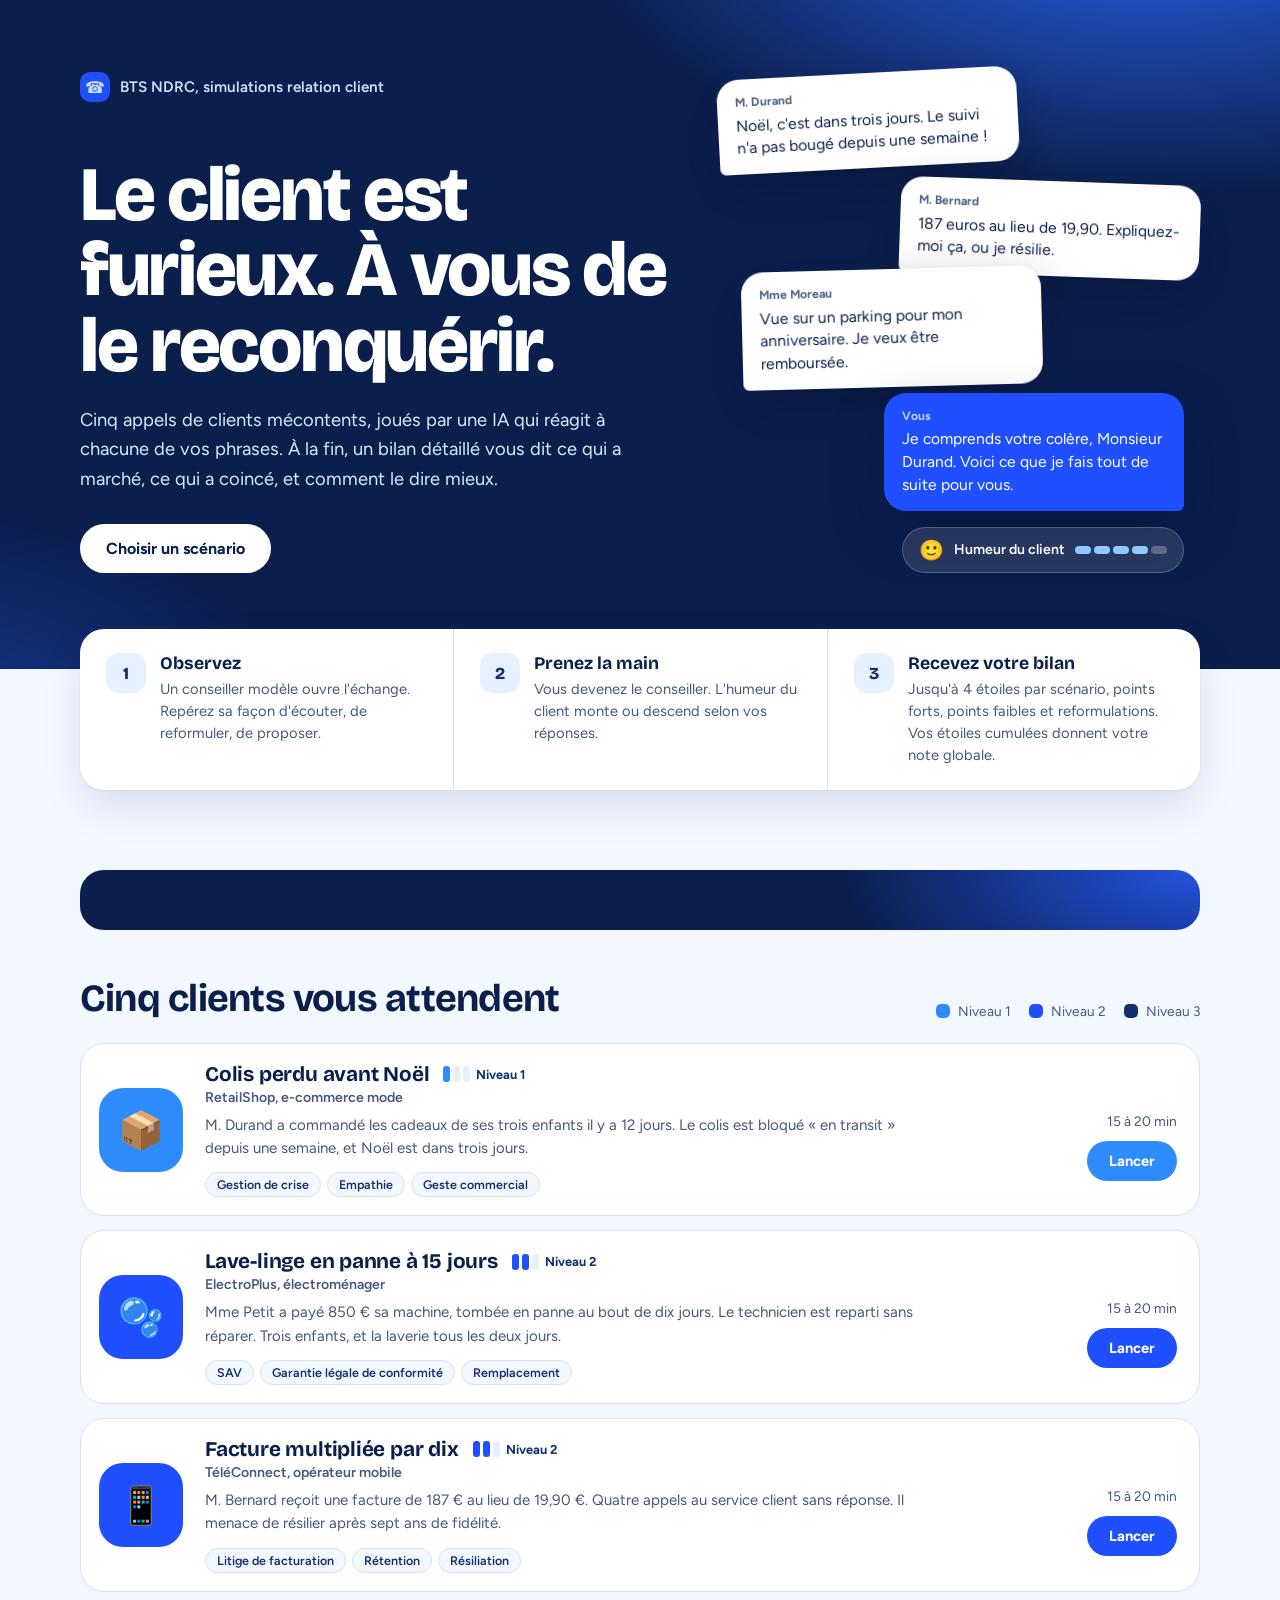
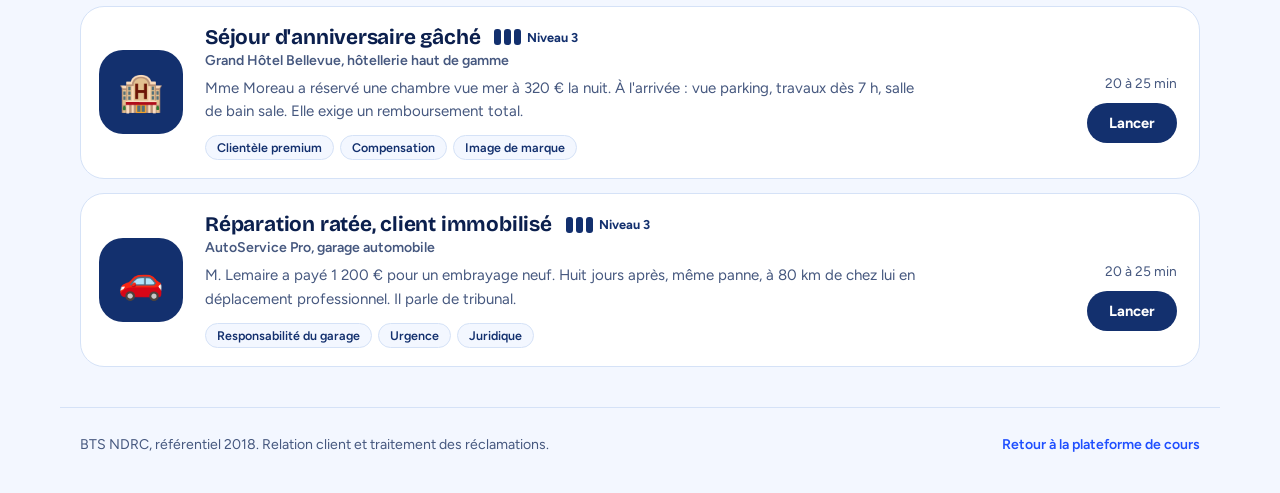
==== simulations/index.html @ 01ff8364 "Correction IA des cas pratiques, bilans relisibles et grille axée sur la précision - cas-ia.js : les" ====
<!DOCTYPE html>
<html lang="fr">
<head>
<meta charset="UTF-8">
<meta name="viewport" content="width=device-width, initial-scale=1.0">
<title>Simulations relation client — BTS NDRC</title>
<link rel="preconnect" href="https://fonts.googleapis.com">
<link rel="preconnect" href="https://fonts.gstatic.com" crossorigin>
<link href="https://fonts.googleapis.com/css2?family=Bricolage+Grotesque:opsz,wght@12..96,600;12..96,700;12..96,800&family=Figtree:wght@400;500;600;700&display=swap" rel="stylesheet">
<style>
:root{
  --abyss:#0B1F4D; --navy:#13306E; --cobalt:#1F4FFF; --azure:#2F8CFF;
  --sky:#CFE4FF; --ice:#E6F0FF; --mist:#F3F7FF; --white:#FFFFFF;
  --ink:#0B1F4D; --ink-2:#46587F; --line:#D5E2F7;
  --display:"Bricolage Grotesque",system-ui,sans-serif;
  --body:"Figtree",system-ui,sans-serif;
}
*{box-sizing:border-box;margin:0;padding:0}
body{font-family:var(--body);color:var(--ink);background:var(--mist);-webkit-font-smoothing:antialiased}
:focus-visible{outline:3px solid var(--azure);outline-offset:3px}
a{color:inherit}

/* Hero */
.hero{color:#fff;overflow:hidden;
  background:radial-gradient(1100px 600px at 90% -20%,#2F6BFF 0%,transparent 55%),radial-gradient(800px 500px at -10% 120%,#1A3FA8 0%,transparent 60%),var(--abyss)}
.hero-inner{max-width:1160px;margin:0 auto;padding:clamp(28px,6vw,72px) 20px clamp(48px,8vw,96px);display:grid;grid-template-columns:1.1fr .9fr;gap:48px;align-items:center}
.brand{display:inline-flex;align-items:center;gap:10px;font-weight:600;color:var(--sky);font-size:.95rem;margin-bottom:clamp(28px,5vw,56px)}
.brand-dot{width:30px;height:30px;border-radius:10px;background:var(--cobalt);display:grid;place-items:center;font-size:1rem}
.hero h1{font-family:var(--display);font-weight:800;font-size:clamp(2.6rem,6.4vw,4.8rem);line-height:.98;letter-spacing:-.03em}
.hero p{font-size:clamp(1rem,1.6vw,1.15rem);line-height:1.6;color:#DCEAFF;max-width:46ch;margin:22px 0 30px}
.cta{display:inline-flex;align-items:center;gap:10px;background:var(--white);color:var(--abyss);text-decoration:none;font-weight:700;padding:15px 26px;border-radius:999px;transition:background .15s}
.cta:hover{background:var(--sky)}

/* Collage de bulles */
.collage{position:relative;height:500px}
.bub{position:absolute;max-width:300px;padding:14px 18px;border-radius:22px;font-size:.98rem;line-height:1.45;box-shadow:0 20px 50px rgba(3,10,40,.35);opacity:0;animation:pop .45s ease-out forwards}
.bub small{display:block;font-size:.76rem;font-weight:700;margin-bottom:4px;opacity:.7}
.bub--c{background:var(--white);color:var(--ink);border-bottom-left-radius:6px}
.bub--a{background:var(--cobalt);color:#fff;border-bottom-right-radius:6px}
.b1{top:0;left:0;transform:rotate(-3deg);animation-delay:.1s}
.b2{top:108px;right:0;transform:rotate(2deg);animation-delay:.45s}
.b3{top:196px;left:24px;transform:rotate(-1.5deg);animation-delay:.8s}
.b4{bottom:62px;right:16px;animation-delay:1.15s}
.mood-pill{position:absolute;bottom:0;right:16px;display:flex;align-items:center;gap:10px;background:rgba(255,255,255,.12);backdrop-filter:blur(8px);border:1px solid rgba(255,255,255,.2);padding:10px 16px;border-radius:999px;font-size:.88rem;font-weight:600;opacity:0;animation:pop .45s ease-out 1.5s forwards}
.mood-pill b{font-size:1.25rem}
.mood-pill i{display:inline-flex;gap:3px}
.mood-pill i span{width:16px;height:8px;border-radius:99px;background:rgba(255,255,255,.25)}
.mood-pill i span.on{background:#8FCBFF}
@keyframes pop{from{opacity:0;translate:0 14px}to{opacity:1;translate:0 0}}

/* Déroulé */
.flow{max-width:1160px;margin:-40px auto 0;padding:0 20px;position:relative}
.flow ol{list-style:none;counter-reset:f;display:grid;grid-template-columns:repeat(3,1fr);background:var(--white);border-radius:24px;box-shadow:0 1px 2px rgba(11,31,77,.06),0 18px 40px rgba(11,31,77,.1);overflow:hidden}
.flow li{counter-increment:f;padding:24px 26px;display:grid;grid-template-columns:40px 1fr;gap:14px;border-left:1px solid var(--line)}
.flow li:first-child{border-left:none}
.flow li::before{content:counter(f);width:40px;height:40px;border-radius:13px;background:var(--ice);color:var(--navy);display:grid;place-items:center;font-family:var(--display);font-weight:800;font-size:1.05rem}
.flow strong{font-family:var(--display);font-size:1.1rem;display:block;margin-bottom:4px}
.flow span{font-size:.92rem;line-height:1.5;color:var(--ink-2)}

/* Scénarios */
main{max-width:1160px;margin:0 auto;padding:clamp(48px,7vw,80px) 20px 40px}
.head{display:flex;justify-content:space-between;align-items:end;gap:20px;flex-wrap:wrap;margin-bottom:24px}
.head h2{font-family:var(--display);font-size:clamp(1.8rem,3.4vw,2.4rem);letter-spacing:-.02em;line-height:1.05}
.legend{display:flex;gap:18px;font-size:.86rem;color:var(--ink-2);flex-wrap:wrap}
.legend span{display:inline-flex;align-items:center;gap:8px}
.legend i{width:14px;height:14px;border-radius:5px}

.list{display:flex;flex-direction:column;gap:14px}
.scn{display:grid;grid-template-columns:84px 1fr auto;gap:22px;align-items:center;background:var(--white);border:1px solid var(--line);border-radius:24px;padding:18px 22px 18px 18px;text-decoration:none;color:inherit;transition:border-color .2s,box-shadow .2s}
.scn:hover{border-color:var(--tone);box-shadow:0 14px 34px rgba(11,31,77,.1)}
.scn-tile{width:84px;height:84px;border-radius:24px;background:var(--tone);display:grid;place-items:center;font-size:2.3rem}
.scn-top{display:flex;align-items:center;gap:14px;flex-wrap:wrap;margin-bottom:2px}
.scn h3{font-family:var(--display);font-size:1.3rem;letter-spacing:-.01em}
.lvl{display:inline-flex;align-items:center;gap:6px;font-size:.8rem;font-weight:700;color:var(--navy)}
.lvl i{display:inline-flex;gap:3px}
.lvl i span{width:7px;height:16px;border-radius:3px;background:var(--ice)}
.lvl i span.on{background:var(--tone)}
.scn-co{font-size:.88rem;color:var(--ink-2);font-weight:600;margin-bottom:8px}
.scn-pitch{font-size:.94rem;line-height:1.55;color:var(--ink-2);max-width:72ch}
.chips{list-style:none;display:flex;gap:6px;flex-wrap:wrap;margin-top:12px}
.chips li{font-size:.78rem;font-weight:600;padding:4px 11px;border-radius:999px;background:var(--mist);color:var(--navy);border:1px solid var(--line)}
.scn-side{display:flex;flex-direction:column;align-items:flex-end;gap:12px;min-width:120px}
.scn-time{font-size:.86rem;color:var(--ink-2);white-space:nowrap}
.go{background:var(--tone);color:#fff;font-weight:700;font-size:.92rem;padding:11px 22px;border-radius:999px;white-space:nowrap}

footer{max-width:1160px;margin:0 auto;padding:28px 20px 40px;border-top:1px solid var(--line);display:flex;justify-content:space-between;gap:16px;flex-wrap:wrap;font-size:.88rem;color:var(--ink-2)}
footer a{color:var(--cobalt);font-weight:600;text-decoration:none}
footer a:hover{text-decoration:underline}

/* Étoiles et progression */
.star{width:22px;height:22px;fill:var(--ice);stroke:var(--line);stroke-width:1;stroke-linejoin:round}
.star--on{fill:#F7B731;stroke:#E59A00}
.scn-stars{display:flex;gap:2px;min-height:22px}
.progress-panel{display:grid;grid-template-columns:1fr auto;gap:20px 28px;align-items:center;background:var(--abyss);color:#fff;border-radius:24px;padding:clamp(20px,3vw,30px);margin-bottom:clamp(32px,5vw,48px);
  background-image:radial-gradient(600px 260px at 100% 0%,#2453E0 0%,transparent 60%)}
.progress-panel h2{font-family:var(--display);font-size:clamp(1.3rem,2.6vw,1.7rem);letter-spacing:-.01em;line-height:1.15;margin-bottom:6px}
.progress-panel p{color:#DCEAFF;line-height:1.55;max-width:60ch}
.progress-panel p b{color:#fff}
.pp-total{text-align:center;background:rgba(255,255,255,.08);border:1px solid rgba(255,255,255,.16);border-radius:20px;padding:14px 24px}
.pp-total strong{display:block;font-family:var(--display);font-size:3rem;line-height:1;color:#F7B731;font-weight:800}
.pp-total span{font-size:.82rem;color:var(--sky)}
.pp-track{grid-column:1/-1;display:grid;grid-template-columns:repeat(5,1fr);gap:10px}
.pp-track div{background:rgba(255,255,255,.07);border-radius:14px;padding:10px 12px;display:flex;flex-direction:column;gap:6px;font-size:.8rem;color:var(--sky)}
.pp-track .star{width:18px;height:18px;fill:rgba(255,255,255,.14);stroke:rgba(255,255,255,.25)}
.pp-track .star--on{fill:#F7B731;stroke:#FFE08A}
.pp-track i{display:flex;gap:2px;font-style:normal}
@media (max-width:640px){.progress-panel{grid-template-columns:1fr}.pp-track{grid-template-columns:repeat(5,1fr);gap:6px}.pp-track div{padding:8px 6px;align-items:center}.pp-track .star{width:12px;height:12px}}

/* Mes bilans */
.my-bilans{margin:-20px 0 clamp(32px,5vw,48px);background:var(--white);border:1px solid var(--line);border-radius:24px;padding:clamp(18px,3vw,26px)}
.my-bilans h2{font-family:var(--display);font-size:1.3rem;letter-spacing:-.01em;margin-bottom:4px}
.my-bilans > p{color:var(--ink-2);font-size:.92rem;margin-bottom:14px}
.mb-list{list-style:none;display:flex;flex-direction:column;gap:8px}
.mb-list a{display:grid;grid-template-columns:1fr auto auto;gap:16px;align-items:center;padding:12px 16px;border-radius:14px;background:var(--mist);text-decoration:none;color:inherit;border:1px solid transparent}
.mb-list a:hover{border-color:var(--cobalt)}
.mb-list strong{font-family:var(--display);font-size:1rem;display:block}
.mb-list small{color:var(--ink-2);font-size:.84rem}
.mb-list .scn-stars{min-height:0}
.mb-open{font-weight:700;font-size:.88rem;color:var(--cobalt);white-space:nowrap}
.mb-more{margin-top:10px;background:none;border:none;color:var(--cobalt);font:inherit;font-weight:700;cursor:pointer;padding:6px 0}
@media (max-width:560px){.mb-list a{grid-template-columns:1fr auto}.mb-open{display:none}}

@media (max-width:900px){
  .hero-inner{grid-template-columns:1fr}
  .collage{height:440px;max-width:440px}
  .flow ol{grid-template-columns:1fr}
  .flow li{border-left:none;border-top:1px solid var(--line)}
  .flow li:first-child{border-top:none}
}
@media (max-width:640px){
  .scn{grid-template-columns:64px 1fr;padding:16px}
  .scn-tile{width:64px;height:64px;border-radius:18px;font-size:1.8rem}
  .scn-side{grid-column:1/-1;flex-direction:row;justify-content:space-between;align-items:center}
  .bub{max-width:250px;font-size:.92rem}
}
@media (prefers-reduced-motion:reduce){
  .bub,.mood-pill{animation:none;opacity:1}
  .scn,.cta{transition:none}
}
</style>
</head>
<body>

<header class="hero">
  <div class="hero-inner">
    <div>
      <div class="brand"><span class="brand-dot" aria-hidden="true">☎</span>BTS NDRC, simulations relation client</div>
      <h1>Le client est furieux. À vous de le reconquérir.</h1>
      <p>Cinq appels de clients mécontents, joués par une IA qui réagit à chacune de vos phrases. À la fin, un bilan détaillé vous dit ce qui a marché, ce qui a coincé, et comment le dire mieux.</p>
      <a class="cta" href="#scenarios">Choisir un scénario</a>
    </div>
    <div class="collage" aria-hidden="true">
      <div class="bub bub--c b1"><small>M. Durand</small>Noël, c'est dans trois jours. Le suivi n'a pas bougé depuis une semaine !</div>
      <div class="bub bub--c b2"><small>M. Bernard</small>187 euros au lieu de 19,90. Expliquez-moi ça, ou je résilie.</div>
      <div class="bub bub--c b3"><small>Mme Moreau</small>Vue sur un parking pour mon anniversaire. Je veux être remboursée.</div>
      <div class="bub bub--a b4"><small>Vous</small>Je comprends votre colère, Monsieur Durand. Voici ce que je fais tout de suite pour vous.</div>
      <div class="mood-pill"><b>🙂</b>Humeur du client <i><span class="on"></span><span class="on"></span><span class="on"></span><span class="on"></span><span></span></i></div>
    </div>
  </div>
</header>

<section class="flow" aria-label="Déroulement d'une simulation">
  <ol>
    <li><div><strong>Observez</strong><span>Un conseiller modèle ouvre l'échange. Repérez sa façon d'écouter, de reformuler, de proposer.</span></div></li>
    <li><div><strong>Prenez la main</strong><span>Vous devenez le conseiller. L'humeur du client monte ou descend selon vos réponses.</span></div></li>
    <li><div><strong>Recevez votre bilan</strong><span>Jusqu'à 4 étoiles par scénario, points forts, points faibles et reformulations. Vos étoiles cumulées donnent votre note globale.</span></div></li>
  </ol>
</section>

<main id="scenarios">
  <section class="progress-panel" id="progress" hidden aria-live="polite"></section>
  <section class="my-bilans" id="mes-bilans" hidden></section>
  <div class="head">
    <h2>Cinq clients vous attendent</h2>
    <div class="legend" aria-label="Plus le bleu est profond, plus le scénario est difficile">
      <span><i style="background:#2F8CFF"></i>Niveau 1</span>
      <span><i style="background:#1F4FFF"></i>Niveau 2</span>
      <span><i style="background:#13306E"></i>Niveau 3</span>
    </div>
  </div>

  <div class="list">
    <a class="scn" href="chatbot-s1.html" style="--tone:#2F8CFF">
      <div class="scn-tile" aria-hidden="true">📦</div>
      <div>
        <div class="scn-top"><h3>Colis perdu avant Noël</h3><span class="lvl"><i><span class="on"></span><span></span><span></span></i>Niveau 1</span></div>
        <p class="scn-co">RetailShop, e-commerce mode</p>
        <p class="scn-pitch">M. Durand a commandé les cadeaux de ses trois enfants il y a 12 jours. Le colis est bloqué « en transit » depuis une semaine, et Noël est dans trois jours.</p>
        <ul class="chips"><li>Gestion de crise</li><li>Empathie</li><li>Geste commercial</li></ul>
      </div>
      <div class="scn-side"><span class="scn-stars" aria-hidden="true"></span><span class="scn-time">15 à 20 min</span><span class="go">Lancer</span></div>
    </a>

    <a class="scn" href="chatbot-s2.html" style="--tone:#1F4FFF">
      <div class="scn-tile" aria-hidden="true">🫧</div>
      <div>
        <div class="scn-top"><h3>Lave-linge en panne à 15 jours</h3><span class="lvl"><i><span class="on"></span><span class="on"></span><span></span></i>Niveau 2</span></div>
        <p class="scn-co">ElectroPlus, électroménager</p>
        <p class="scn-pitch">Mme Petit a payé 850 € sa machine, tombée en panne au bout de dix jours. Le technicien est reparti sans réparer. Trois enfants, et la laverie tous les deux jours.</p>
        <ul class="chips"><li>SAV</li><li>Garantie légale de conformité</li><li>Remplacement</li></ul>
      </div>
      <div class="scn-side"><span class="scn-stars" aria-hidden="true"></span><span class="scn-time">15 à 20 min</span><span class="go">Lancer</span></div>
    </a>

    <a class="scn" href="chatbot-s3.html" style="--tone:#1F4FFF">
      <div class="scn-tile" aria-hidden="true">📱</div>
      <div>
        <div class="scn-top"><h3>Facture multipliée par dix</h3><span class="lvl"><i><span class="on"></span><span class="on"></span><span></span></i>Niveau 2</span></div>
        <p class="scn-co">TéléConnect, opérateur mobile</p>
        <p class="scn-pitch">M. Bernard reçoit une facture de 187 € au lieu de 19,90 €. Quatre appels au service client sans réponse. Il menace de résilier après sept ans de fidélité.</p>
        <ul class="chips"><li>Litige de facturation</li><li>Rétention</li><li>Résiliation</li></ul>
      </div>
      <div class="scn-side"><span class="scn-stars" aria-hidden="true"></span><span class="scn-time">15 à 20 min</span><span class="go">Lancer</span></div>
    </a>

    <a class="scn" href="chatbot-s4.html" style="--tone:#13306E">
      <div class="scn-tile" aria-hidden="true">🏨</div>
      <div>
        <div class="scn-top"><h3>Séjour d'anniversaire gâché</h3><span class="lvl"><i><span class="on"></span><span class="on"></span><span class="on"></span></i>Niveau 3</span></div>
        <p class="scn-co">Grand Hôtel Bellevue, hôtellerie haut de gamme</p>
        <p class="scn-pitch">Mme Moreau a réservé une chambre vue mer à 320 € la nuit. À l'arrivée : vue parking, travaux dès 7 h, salle de bain sale. Elle exige un remboursement total.</p>
        <ul class="chips"><li>Clientèle premium</li><li>Compensation</li><li>Image de marque</li></ul>
      </div>
      <div class="scn-side"><span class="scn-stars" aria-hidden="true"></span><span class="scn-time">20 à 25 min</span><span class="go">Lancer</span></div>
    </a>

    <a class="scn" href="chatbot-s5.html" style="--tone:#13306E">
      <div class="scn-tile" aria-hidden="true">🚗</div>
      <div>
        <div class="scn-top"><h3>Réparation ratée, client immobilisé</h3><span class="lvl"><i><span class="on"></span><span class="on"></span><span class="on"></span></i>Niveau 3</span></div>
        <p class="scn-co">AutoService Pro, garage automobile</p>
        <p class="scn-pitch">M. Lemaire a payé 1 200 € pour un embrayage neuf. Huit jours après, même panne, à 80 km de chez lui en déplacement professionnel. Il parle de tribunal.</p>
        <ul class="chips"><li>Responsabilité du garage</li><li>Urgence</li><li>Juridique</li></ul>
      </div>
      <div class="scn-side"><span class="scn-stars" aria-hidden="true"></span><span class="scn-time">20 à 25 min</span><span class="go">Lancer</span></div>
    </a>
  </div>
</main>

<footer>
  <span>BTS NDRC, référentiel 2018. Relation client et traitement des réclamations.</span>
  <a href="../index.html">Retour à la plateforme de cours</a>
</footer>

<script>
/* Progression de l'étudiant : étoiles mémorisées dans ce navigateur par les simulations. */
(function () {
  "use strict";
  let who = null, all = {};
  try { who = JSON.parse(localStorage.getItem("ndrc-simulations-etudiant")); all = JSON.parse(localStorage.getItem("ndrc-simulations-etoiles")) || {}; } catch (e) { return; }
  if (!who || !who.prenom) return;
  const label = who.prenom + " " + who.initiale + ".";
  const mine = all[label] || {};
  const star = (on) => '<svg class="star' + (on ? " star--on" : "") + '" viewBox="0 0 24 24"><path d="M12 2.6l2.8 6.1 6.6.7-4.9 4.5 1.4 6.5L12 17.1l-5.9 3.3 1.4-6.5L2.6 9.4l6.6-.7z"/></svg>';
  const row = (n) => [0, 1, 2, 3].map((i) => star(i < n)).join("");
  const esc = (t) => String(t).replace(/[&<>"']/g, (c) => ({ "&": "&amp;", "<": "&lt;", ">": "&gt;", '"': "&quot;", "'": "&#39;" }[c]));

  document.querySelectorAll(".scn").forEach((card) => {
    const m = card.getAttribute("href").match(/chatbot-s(\d)/);
    const n = m && mine["s" + m[1]];
    const slot = card.querySelector(".scn-stars");
    if (n && slot) { slot.innerHTML = row(n); slot.setAttribute("aria-hidden", "false"); slot.setAttribute("aria-label", n + " étoile" + (n > 1 ? "s" : "") + " sur 4"); slot.setAttribute("role", "img"); }
  });

  const done = Object.keys(mine).length;
  const total = Object.values(mine).reduce((a, b) => a + b, 0);
  const el = document.getElementById("progress");
  const names = ["Colis", "Lave-linge", "Facture", "Hôtel", "Garage"];
  el.innerHTML =
    '<div><h2>' + (done ? "Bonjour " + esc(who.prenom) + ", voici vos étoiles" : "Bonjour " + esc(who.prenom) + ", à vous de jouer") + '</h2>' +
    '<p>' + (done === 5
      ? "Les 5 scénarios sont faits : votre note globale est de <b>" + total + "/20</b>. Rejouez un scénario pour décrocher plus d'étoiles : seule votre meilleure tentative compte."
      : "Chaque scénario rapporte jusqu'à 4 étoiles, et seule votre meilleure tentative compte. Une fois les 5 scénarios faits, vos étoiles donnent votre note globale sur 20. " +
        (done ? "Encore " + (5 - done) + " scénario" + (5 - done > 1 ? "s" : "") + " à faire." : "")) + '</p></div>' +
    '<div class="pp-total"><strong>' + total + '</strong><span>étoiles sur 20</span></div>' +
    '<div class="pp-track">' + names.map((nm, i) => '<div>' + nm + '<i>' + row(mine["s" + (i + 1)] || 0) + '</i></div>').join("") + '</div>';
  el.hidden = false;

  // Mes bilans : chaque bilan reste relisible
  let bilans = [];
  try { bilans = (JSON.parse(localStorage.getItem("ndrc-simulations-bilans")) || []).filter((b) => b.who && b.who.prenom + " " + b.who.initiale + "." === label); } catch (e) { bilans = []; }
  if (!bilans.length) return;
  const box = document.getElementById("mes-bilans");
  const item = (b) => {
    const d = new Date(b.date);
    const quand = d.toLocaleDateString("fr-FR", { day: "numeric", month: "long" }) + " à " + d.toLocaleTimeString("fr-FR", { hour: "2-digit", minute: "2-digit" });
    return '<li><a href="' + encodeURI(b.page) + '?bilan=' + encodeURIComponent(b.id) + '"><span><strong>' + esc(b.title) + '</strong><small>' + quand + '</small></span>' +
      '<span class="scn-stars" role="img" aria-label="' + b.stars + ' étoile' + (b.stars > 1 ? "s" : "") + ' sur 4">' + row(b.stars) + '</span><span class="mb-open">Relire</span></a></li>';
  };
  const VISIBLES = 5;
  box.innerHTML = '<h2>Mes bilans</h2><p>Relisez vos analyses, vos points forts et les reformulations proposées, aussi souvent que vous le souhaitez.</p>' +
    '<ul class="mb-list">' + bilans.slice(0, VISIBLES).map(item).join("") + '</ul>' +
    (bilans.length > VISIBLES ? '<button class="mb-more" type="button">Afficher les ' + bilans.length + ' bilans</button>' : "");
  const more = box.querySelector(".mb-more");
  if (more) more.addEventListener("click", () => { box.querySelector(".mb-list").innerHTML = bilans.map(item).join(""); more.remove(); });
  box.hidden = false;
  if (location.hash === "#mes-bilans") box.scrollIntoView();
})();
</script>
</body>
</html>
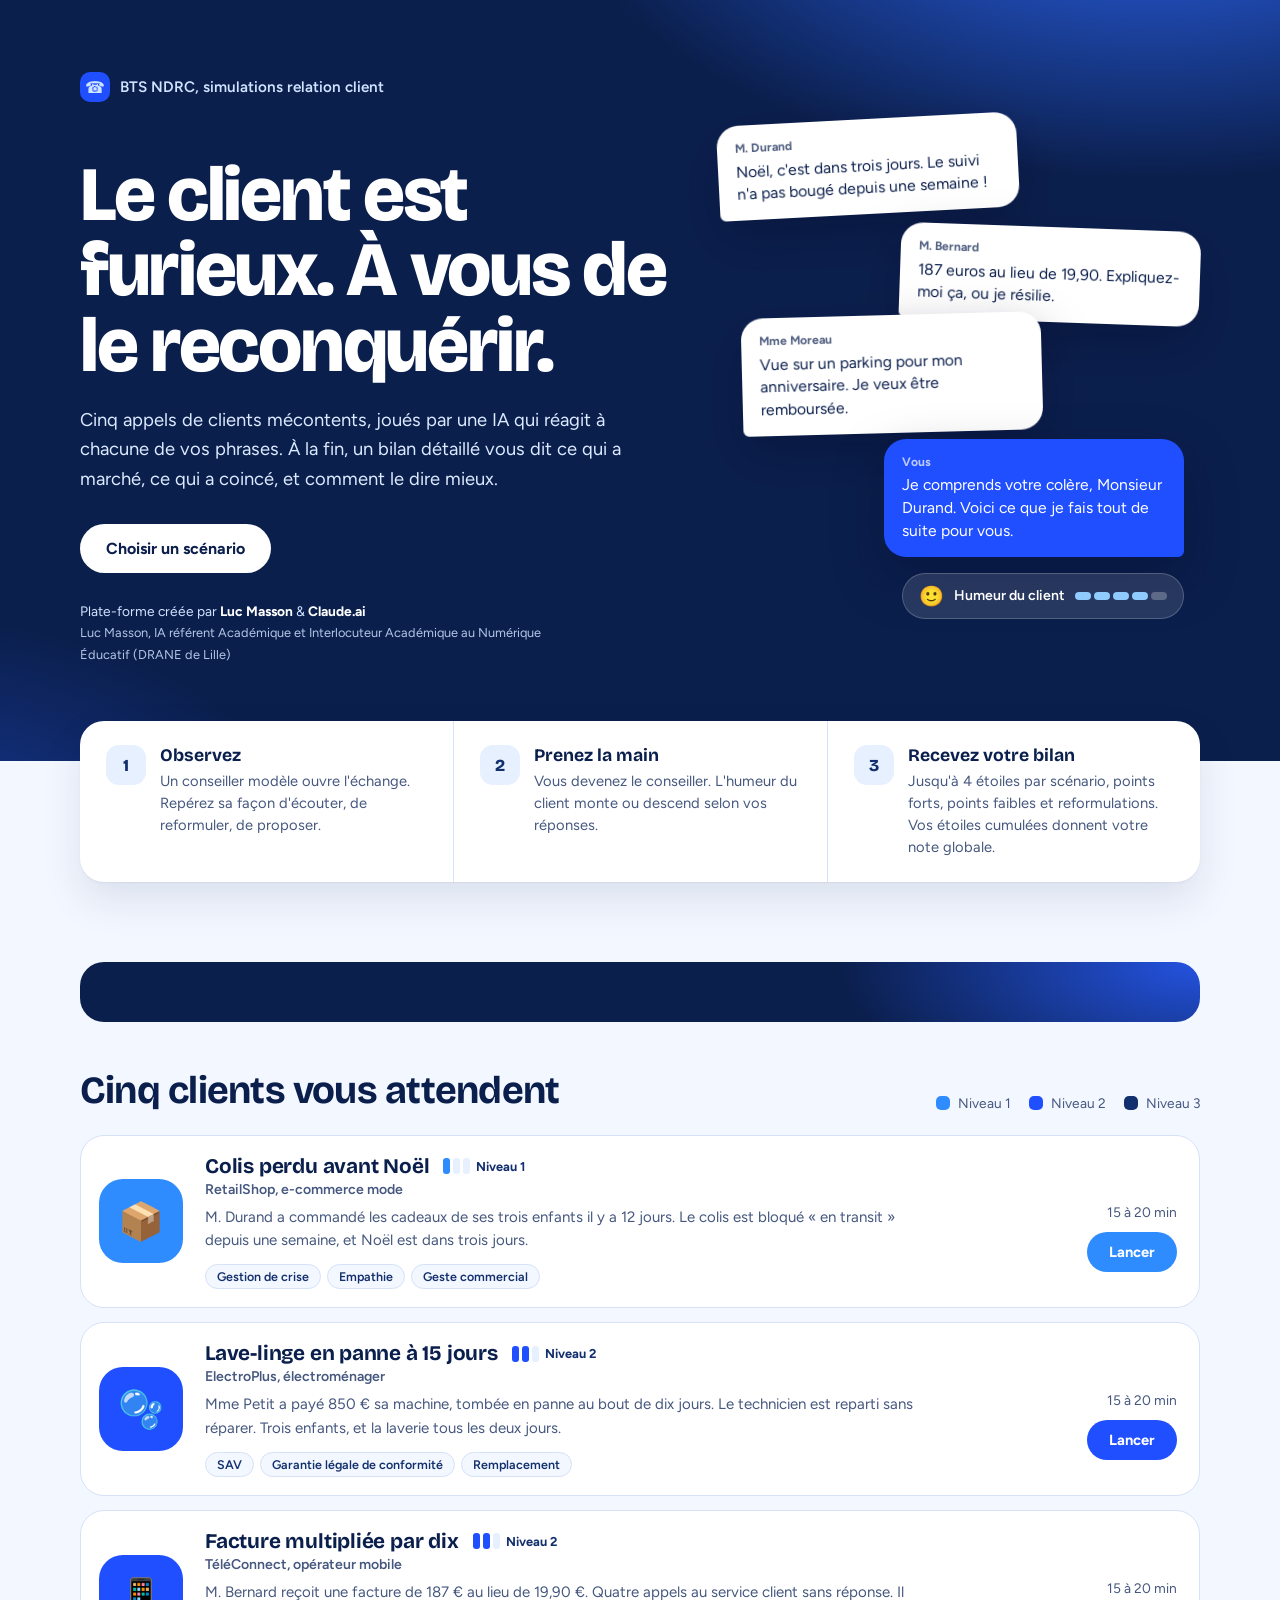
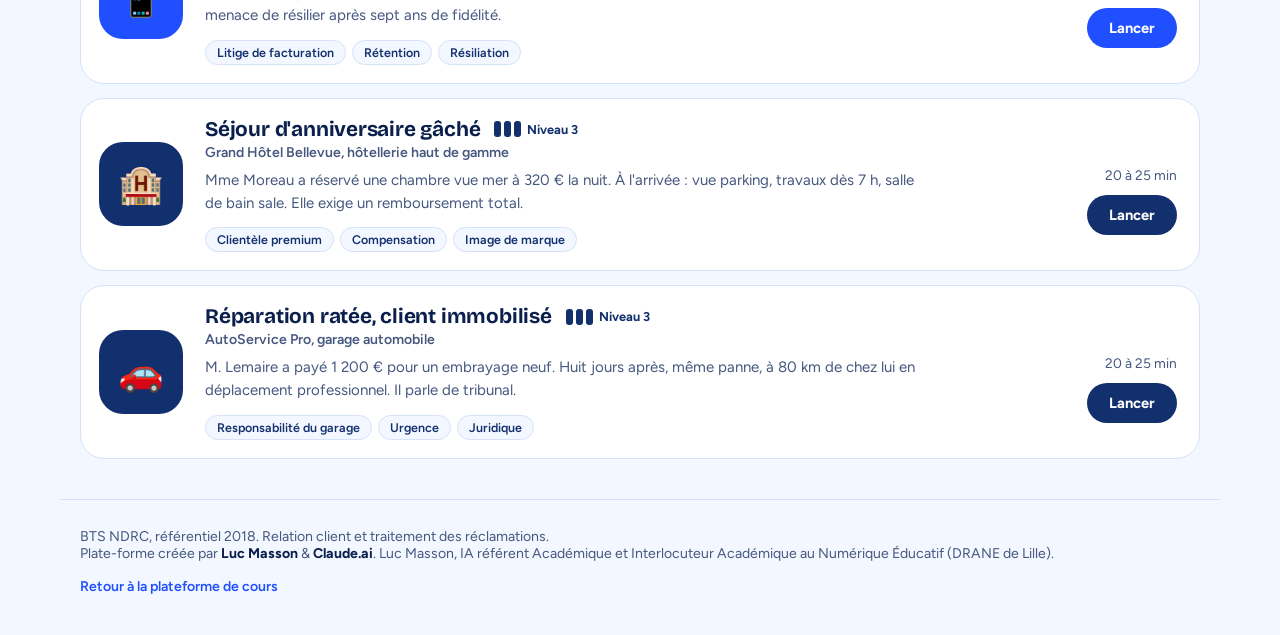
==== commit 69654205: "Ajoute la signature des auteurs sous le bandeau et en pied de page Co-Authored-By: Claude Opus 5.5 <" ====
--- a/simulations/index.html
+++ b/simulations/index.html
@@ -84,6 +84,10 @@
 .go{background:var(--tone);color:#fff;font-weight:700;font-size:.92rem;padding:11px 22px;border-radius:999px;white-space:nowrap}
 
 footer{max-width:1160px;margin:0 auto;padding:28px 20px 40px;border-top:1px solid var(--line);display:flex;justify-content:space-between;gap:16px;flex-wrap:wrap;font-size:.88rem;color:var(--ink-2)}
+.hero .credit{margin:28px 0 0;font-size:.86rem;line-height:1.55;color:var(--sky);max-width:52ch}
+.hero .credit strong{color:#fff}
+.hero .credit span{font-size:.8rem;opacity:.85}
+footer strong{color:var(--ink)}
 footer a{color:var(--cobalt);font-weight:600;text-decoration:none}
 footer a:hover{text-decoration:underline}
 
@@ -148,6 +152,7 @@
       <h1>Le client est furieux. À vous de le reconquérir.</h1>
       <p>Cinq appels de clients mécontents, joués par une IA qui réagit à chacune de vos phrases. À la fin, un bilan détaillé vous dit ce qui a marché, ce qui a coincé, et comment le dire mieux.</p>
       <a class="cta" href="#scenarios">Choisir un scénario</a>
+      <p class="credit">Plate-forme créée par <strong>Luc Masson</strong> &amp; <strong>Claude.ai</strong><br><span>Luc Masson, IA référent Académique et Interlocuteur Académique au Numérique Éducatif (DRANE de Lille)</span></p>
     </div>
     <div class="collage" aria-hidden="true">
       <div class="bub bub--c b1"><small>M. Durand</small>Noël, c'est dans trois jours. Le suivi n'a pas bougé depuis une semaine !</div>
@@ -238,7 +243,7 @@
 </main>
 
 <footer>
-  <span>BTS NDRC, référentiel 2018. Relation client et traitement des réclamations.</span>
+  <span>BTS NDRC, référentiel 2018. Relation client et traitement des réclamations.<br>Plate-forme créée par <strong>Luc Masson</strong> &amp; <strong>Claude.ai</strong>. Luc Masson, IA référent Académique et Interlocuteur Académique au Numérique Éducatif (DRANE de Lille).</span>
   <a href="../index.html">Retour à la plateforme de cours</a>
 </footer>
 
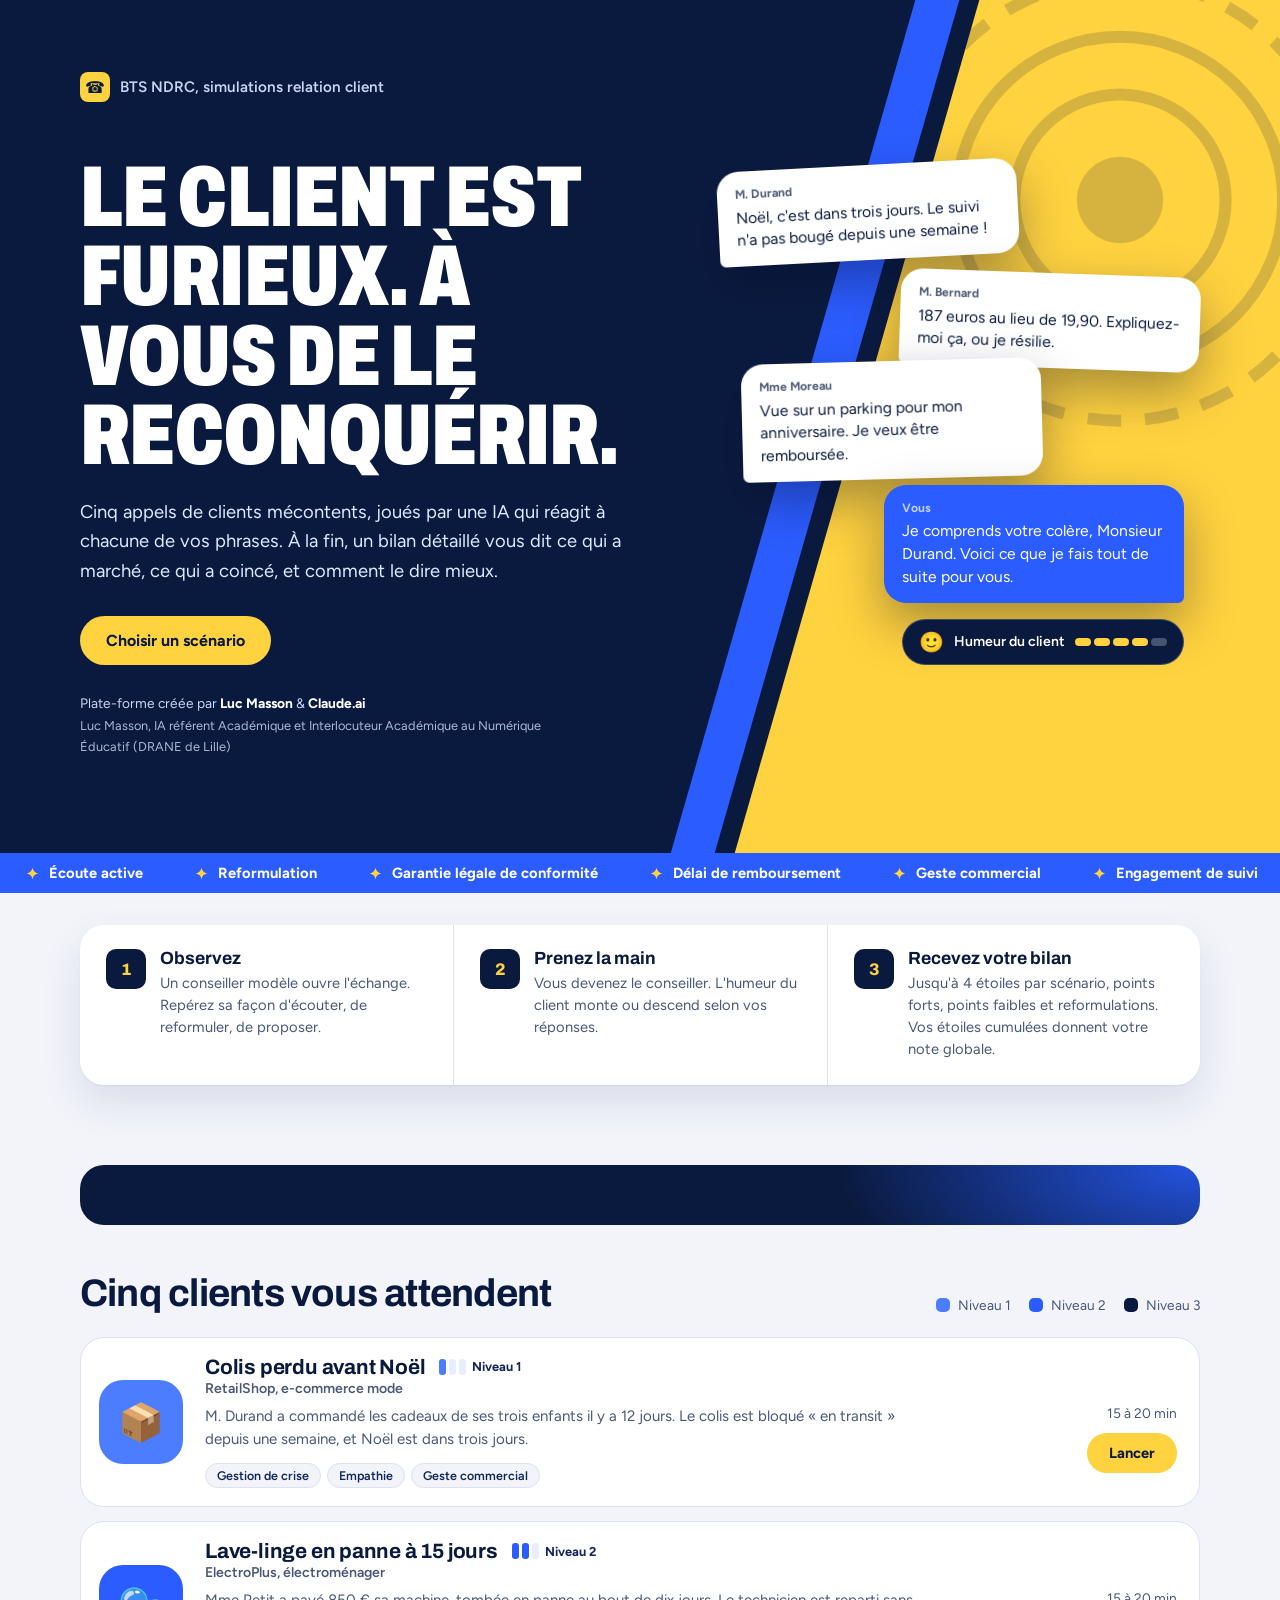
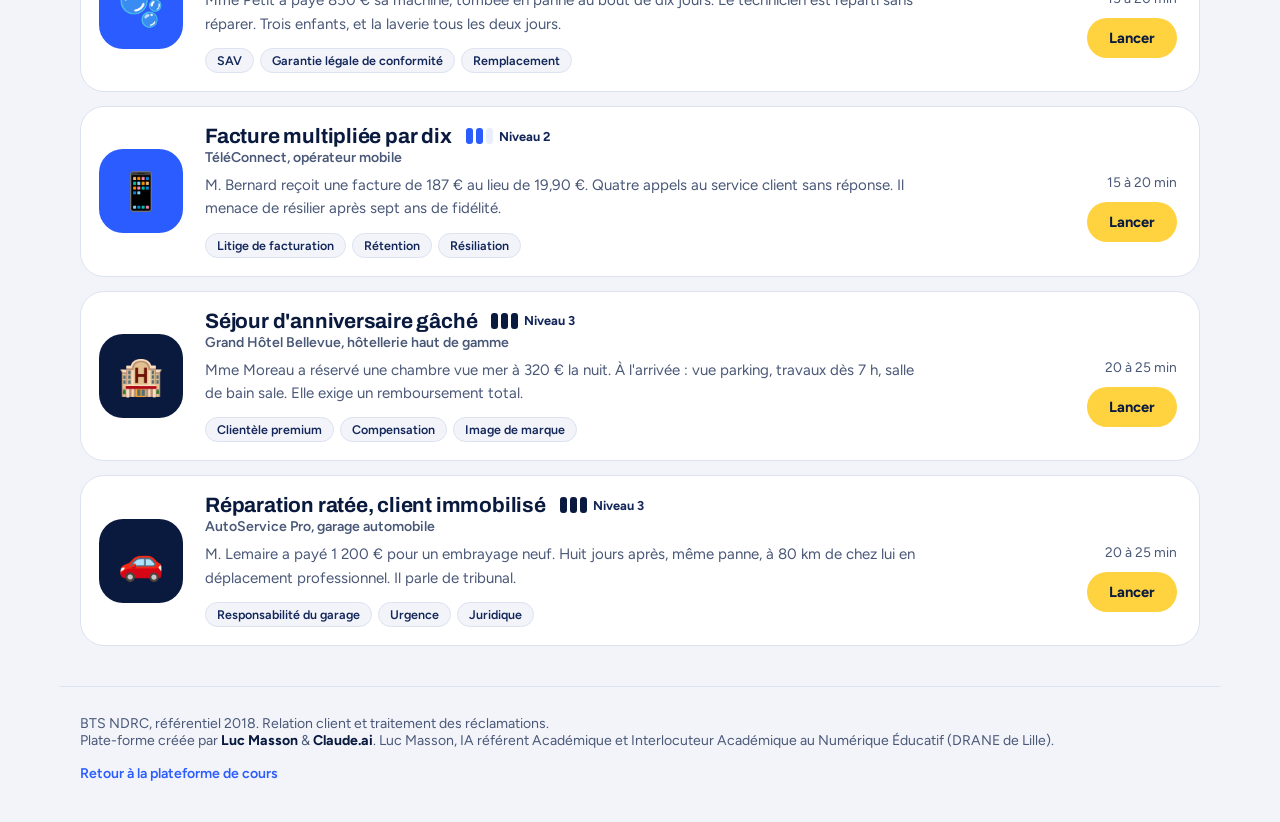
==== commit 5eb6f081: "Applique la charte graphique « Salle des ventes » à toute la plateforme - theme-ndrc.css : bleu nuit" ====
--- a/simulations/index.html
+++ b/simulations/index.html
@@ -6,13 +6,13 @@
 <title>Simulations relation client — BTS NDRC</title>
 <link rel="preconnect" href="https://fonts.googleapis.com">
 <link rel="preconnect" href="https://fonts.gstatic.com" crossorigin>
-<link href="https://fonts.googleapis.com/css2?family=Bricolage+Grotesque:opsz,wght@12..96,600;12..96,700;12..96,800&family=Figtree:wght@400;500;600;700&display=swap" rel="stylesheet">
+<link href="https://fonts.googleapis.com/css2?family=Archivo:wdth,wght@62..125,500;62..125,700;62..125,800;62..125,900&family=Figtree:wght@400;500;600;700;800&display=swap" rel="stylesheet">
 <style>
 :root{
-  --abyss:#0B1F4D; --navy:#13306E; --cobalt:#1F4FFF; --azure:#2F8CFF;
-  --sky:#CFE4FF; --ice:#E6F0FF; --mist:#F3F7FF; --white:#FFFFFF;
-  --ink:#0B1F4D; --ink-2:#46587F; --line:#D5E2F7;
-  --display:"Bricolage Grotesque",system-ui,sans-serif;
+  --abyss:#0A1A3F; --navy:#13265A; --cobalt:#2B5CFF; --azure:#4C7DFF;
+  --sky:#C9D4F2; --ice:#E9EEFF; --mist:#F2F4FA; --white:#FFFFFF;
+  --ink:#0A1A3F; --ink-2:#4A5878; --line:#DCE2F0; --signal:#FFD23F; --signal-2:#FFE680;
+  --display:"Archivo",system-ui,sans-serif;
   --body:"Figtree",system-ui,sans-serif;
 }
 *{box-sizing:border-box;margin:0;padding:0}
@@ -21,15 +21,25 @@
 a{color:inherit}
 
 /* Hero */
-.hero{color:#fff;overflow:hidden;
-  background:radial-gradient(1100px 600px at 90% -20%,#2F6BFF 0%,transparent 55%),radial-gradient(800px 500px at -10% 120%,#1A3FA8 0%,transparent 60%),var(--abyss)}
+.hero{color:#fff;overflow:hidden;position:relative;background:var(--abyss)}
+.hero::before{content:"";position:absolute;top:0;bottom:0;right:-140px;width:min(44vw,600px);background:var(--signal);transform:skewX(-16deg)}
+.hero::after{content:"";position:absolute;top:0;bottom:0;right:calc(min(44vw,600px) - 120px);width:44px;background:var(--cobalt);transform:skewX(-16deg)}
+.hero-inner{position:relative;z-index:1}
+.wm-target{position:absolute;right:-80px;top:-40px;width:480px;opacity:.16;pointer-events:none;z-index:0}
+.wm-target .ring{transform-origin:100px 100px;animation:spin 60s linear infinite}
+@keyframes spin{to{transform:rotate(360deg)}}
+@keyframes tick{from{transform:translateX(0)}to{transform:translateX(-50%)}}
+.ticker{background:var(--cobalt);color:#fff;overflow:hidden;padding:11px 0}
+.ticker-track{display:flex;width:max-content;animation:tick 36s linear infinite}
+.ticker span{display:inline-flex;align-items:center;gap:10px;padding:0 26px;font-weight:700;font-size:.92rem;white-space:nowrap}
+.ticker svg{width:13px;height:13px;fill:var(--signal)}
 .hero-inner{max-width:1160px;margin:0 auto;padding:clamp(28px,6vw,72px) 20px clamp(48px,8vw,96px);display:grid;grid-template-columns:1.1fr .9fr;gap:48px;align-items:center}
 .brand{display:inline-flex;align-items:center;gap:10px;font-weight:600;color:var(--sky);font-size:.95rem;margin-bottom:clamp(28px,5vw,56px)}
-.brand-dot{width:30px;height:30px;border-radius:10px;background:var(--cobalt);display:grid;place-items:center;font-size:1rem}
-.hero h1{font-family:var(--display);font-weight:800;font-size:clamp(2.6rem,6.4vw,4.8rem);line-height:.98;letter-spacing:-.03em}
+.brand-dot{width:30px;height:30px;border-radius:8px;background:var(--signal);color:var(--abyss);display:grid;place-items:center;font-size:1rem}
+.hero h1{font-family:var(--display);font-weight:900;font-stretch:72%;text-transform:uppercase;font-size:clamp(2.6rem,7.4vw,5.4rem);line-height:.92;letter-spacing:-.01em}
 .hero p{font-size:clamp(1rem,1.6vw,1.15rem);line-height:1.6;color:#DCEAFF;max-width:46ch;margin:22px 0 30px}
-.cta{display:inline-flex;align-items:center;gap:10px;background:var(--white);color:var(--abyss);text-decoration:none;font-weight:700;padding:15px 26px;border-radius:999px;transition:background .15s}
-.cta:hover{background:var(--sky)}
+.cta{display:inline-flex;align-items:center;gap:10px;background:var(--signal);color:var(--abyss);text-decoration:none;font-weight:700;padding:15px 26px;border-radius:999px;transition:background .15s}
+.cta:hover{background:var(--signal-2)}
 
 /* Collage de bulles */
 .collage{position:relative;height:500px}
@@ -41,19 +51,19 @@
 .b2{top:108px;right:0;transform:rotate(2deg);animation-delay:.45s}
 .b3{top:196px;left:24px;transform:rotate(-1.5deg);animation-delay:.8s}
 .b4{bottom:62px;right:16px;animation-delay:1.15s}
-.mood-pill{position:absolute;bottom:0;right:16px;display:flex;align-items:center;gap:10px;background:rgba(255,255,255,.12);backdrop-filter:blur(8px);border:1px solid rgba(255,255,255,.2);padding:10px 16px;border-radius:999px;font-size:.88rem;font-weight:600;opacity:0;animation:pop .45s ease-out 1.5s forwards}
+.mood-pill{position:absolute;bottom:0;right:16px;display:flex;align-items:center;gap:10px;background:var(--abyss);border:1px solid rgba(255,255,255,.2);padding:10px 16px;border-radius:999px;font-size:.88rem;font-weight:600;opacity:0;animation:pop .45s ease-out 1.5s forwards}
 .mood-pill b{font-size:1.25rem}
 .mood-pill i{display:inline-flex;gap:3px}
 .mood-pill i span{width:16px;height:8px;border-radius:99px;background:rgba(255,255,255,.25)}
-.mood-pill i span.on{background:#8FCBFF}
+.mood-pill i span.on{background:var(--signal)}
 @keyframes pop{from{opacity:0;translate:0 14px}to{opacity:1;translate:0 0}}
 
 /* Déroulé */
-.flow{max-width:1160px;margin:-40px auto 0;padding:0 20px;position:relative}
+.flow{max-width:1160px;margin:32px auto 0;padding:0 20px;position:relative}
 .flow ol{list-style:none;counter-reset:f;display:grid;grid-template-columns:repeat(3,1fr);background:var(--white);border-radius:24px;box-shadow:0 1px 2px rgba(11,31,77,.06),0 18px 40px rgba(11,31,77,.1);overflow:hidden}
 .flow li{counter-increment:f;padding:24px 26px;display:grid;grid-template-columns:40px 1fr;gap:14px;border-left:1px solid var(--line)}
 .flow li:first-child{border-left:none}
-.flow li::before{content:counter(f);width:40px;height:40px;border-radius:13px;background:var(--ice);color:var(--navy);display:grid;place-items:center;font-family:var(--display);font-weight:800;font-size:1.05rem}
+.flow li::before{content:counter(f);width:40px;height:40px;border-radius:10px;background:var(--abyss);color:var(--signal);display:grid;place-items:center;font-family:var(--display);font-weight:800;font-size:1.05rem}
 .flow strong{font-family:var(--display);font-size:1.1rem;display:block;margin-bottom:4px}
 .flow span{font-size:.92rem;line-height:1.5;color:var(--ink-2)}
 
@@ -81,7 +91,7 @@
 .chips li{font-size:.78rem;font-weight:600;padding:4px 11px;border-radius:999px;background:var(--mist);color:var(--navy);border:1px solid var(--line)}
 .scn-side{display:flex;flex-direction:column;align-items:flex-end;gap:12px;min-width:120px}
 .scn-time{font-size:.86rem;color:var(--ink-2);white-space:nowrap}
-.go{background:var(--tone);color:#fff;font-weight:700;font-size:.92rem;padding:11px 22px;border-radius:999px;white-space:nowrap}
+.go{background:var(--signal);color:var(--abyss);font-weight:700;font-size:.92rem;padding:11px 22px;border-radius:999px;white-space:nowrap}
 
 footer{max-width:1160px;margin:0 auto;padding:28px 20px 40px;border-top:1px solid var(--line);display:flex;justify-content:space-between;gap:16px;flex-wrap:wrap;font-size:.88rem;color:var(--ink-2)}
 .hero .credit{margin:28px 0 0;font-size:.86rem;line-height:1.55;color:var(--sky);max-width:52ch}
@@ -101,7 +111,7 @@
 .progress-panel p{color:#DCEAFF;line-height:1.55;max-width:60ch}
 .progress-panel p b{color:#fff}
 .pp-total{text-align:center;background:rgba(255,255,255,.08);border:1px solid rgba(255,255,255,.16);border-radius:20px;padding:14px 24px}
-.pp-total strong{display:block;font-family:var(--display);font-size:3rem;line-height:1;color:#F7B731;font-weight:800}
+.pp-total strong{display:block;font-family:var(--display);font-stretch:80%;font-size:3rem;line-height:1;color:#F7B731;font-weight:800}
 .pp-total span{font-size:.82rem;color:var(--sky)}
 .pp-track{grid-column:1/-1;display:grid;grid-template-columns:repeat(5,1fr);gap:10px}
 .pp-track div{background:rgba(255,255,255,.07);border-radius:14px;padding:10px 12px;display:flex;flex-direction:column;gap:6px;font-size:.8rem;color:var(--sky)}
@@ -125,6 +135,9 @@
 @media (max-width:560px){.mb-list a{grid-template-columns:1fr auto}.mb-open{display:none}}
 
 @media (max-width:900px){
+  .hero::before{width:130px;right:-70px;bottom:auto;height:160px}
+  .hero::after{display:none}
+  .wm-target{width:220px}
   .hero-inner{grid-template-columns:1fr}
   .collage{height:440px;max-width:440px}
   .flow ol{grid-template-columns:1fr}
@@ -138,6 +151,7 @@
   .bub{max-width:250px;font-size:.92rem}
 }
 @media (prefers-reduced-motion:reduce){
+  .ticker-track,.wm-target .ring{animation:none}
   .bub,.mood-pill{animation:none;opacity:1}
   .scn,.cta{transition:none}
 }
@@ -146,6 +160,12 @@
 <body>
 
 <header class="hero">
+  <svg class="wm-target" viewBox="0 0 200 200" aria-hidden="true">
+    <g class="ring"><circle cx="100" cy="100" r="92" fill="none" stroke="#0A1A3F" stroke-width="5" stroke-dasharray="14 10"></circle></g>
+    <circle cx="100" cy="100" r="68" fill="none" stroke="#0A1A3F" stroke-width="5"></circle>
+    <circle cx="100" cy="100" r="44" fill="none" stroke="#0A1A3F" stroke-width="5"></circle>
+    <circle cx="100" cy="100" r="18" fill="#0A1A3F"></circle>
+  </svg>
   <div class="hero-inner">
     <div>
       <div class="brand"><span class="brand-dot" aria-hidden="true">☎</span>BTS NDRC, simulations relation client</div>
@@ -163,6 +183,7 @@
     </div>
   </div>
 </header>
+<div class="ticker" aria-hidden="true"><div class="ticker-track"><span><svg viewBox="0 0 24 24" aria-hidden="true"><path d="M12 1.5c.8 5.6 4.9 9.7 10.5 10.5-5.6.8-9.7 4.9-10.5 10.5C11.2 16.9 7.1 12.8 1.5 12 7.1 11.2 11.2 7.1 12 1.5z"></path></svg>Écoute active</span><span><svg viewBox="0 0 24 24" aria-hidden="true"><path d="M12 1.5c.8 5.6 4.9 9.7 10.5 10.5-5.6.8-9.7 4.9-10.5 10.5C11.2 16.9 7.1 12.8 1.5 12 7.1 11.2 11.2 7.1 12 1.5z"></path></svg>Reformulation</span><span><svg viewBox="0 0 24 24" aria-hidden="true"><path d="M12 1.5c.8 5.6 4.9 9.7 10.5 10.5-5.6.8-9.7 4.9-10.5 10.5C11.2 16.9 7.1 12.8 1.5 12 7.1 11.2 11.2 7.1 12 1.5z"></path></svg>Garantie légale de conformité</span><span><svg viewBox="0 0 24 24" aria-hidden="true"><path d="M12 1.5c.8 5.6 4.9 9.7 10.5 10.5-5.6.8-9.7 4.9-10.5 10.5C11.2 16.9 7.1 12.8 1.5 12 7.1 11.2 11.2 7.1 12 1.5z"></path></svg>Délai de remboursement</span><span><svg viewBox="0 0 24 24" aria-hidden="true"><path d="M12 1.5c.8 5.6 4.9 9.7 10.5 10.5-5.6.8-9.7 4.9-10.5 10.5C11.2 16.9 7.1 12.8 1.5 12 7.1 11.2 11.2 7.1 12 1.5z"></path></svg>Geste commercial</span><span><svg viewBox="0 0 24 24" aria-hidden="true"><path d="M12 1.5c.8 5.6 4.9 9.7 10.5 10.5-5.6.8-9.7 4.9-10.5 10.5C11.2 16.9 7.1 12.8 1.5 12 7.1 11.2 11.2 7.1 12 1.5z"></path></svg>Engagement de suivi</span><span><svg viewBox="0 0 24 24" aria-hidden="true"><path d="M12 1.5c.8 5.6 4.9 9.7 10.5 10.5-5.6.8-9.7 4.9-10.5 10.5C11.2 16.9 7.1 12.8 1.5 12 7.1 11.2 11.2 7.1 12 1.5z"></path></svg>Vocabulaire professionnel</span><span><svg viewBox="0 0 24 24" aria-hidden="true"><path d="M12 1.5c.8 5.6 4.9 9.7 10.5 10.5-5.6.8-9.7 4.9-10.5 10.5C11.2 16.9 7.1 12.8 1.5 12 7.1 11.2 11.2 7.1 12 1.5z"></path></svg>Fidélisation</span><span><svg viewBox="0 0 24 24" aria-hidden="true"><path d="M12 1.5c.8 5.6 4.9 9.7 10.5 10.5-5.6.8-9.7 4.9-10.5 10.5C11.2 16.9 7.1 12.8 1.5 12 7.1 11.2 11.2 7.1 12 1.5z"></path></svg>Écoute active</span><span><svg viewBox="0 0 24 24" aria-hidden="true"><path d="M12 1.5c.8 5.6 4.9 9.7 10.5 10.5-5.6.8-9.7 4.9-10.5 10.5C11.2 16.9 7.1 12.8 1.5 12 7.1 11.2 11.2 7.1 12 1.5z"></path></svg>Reformulation</span><span><svg viewBox="0 0 24 24" aria-hidden="true"><path d="M12 1.5c.8 5.6 4.9 9.7 10.5 10.5-5.6.8-9.7 4.9-10.5 10.5C11.2 16.9 7.1 12.8 1.5 12 7.1 11.2 11.2 7.1 12 1.5z"></path></svg>Garantie légale de conformité</span><span><svg viewBox="0 0 24 24" aria-hidden="true"><path d="M12 1.5c.8 5.6 4.9 9.7 10.5 10.5-5.6.8-9.7 4.9-10.5 10.5C11.2 16.9 7.1 12.8 1.5 12 7.1 11.2 11.2 7.1 12 1.5z"></path></svg>Délai de remboursement</span><span><svg viewBox="0 0 24 24" aria-hidden="true"><path d="M12 1.5c.8 5.6 4.9 9.7 10.5 10.5-5.6.8-9.7 4.9-10.5 10.5C11.2 16.9 7.1 12.8 1.5 12 7.1 11.2 11.2 7.1 12 1.5z"></path></svg>Geste commercial</span><span><svg viewBox="0 0 24 24" aria-hidden="true"><path d="M12 1.5c.8 5.6 4.9 9.7 10.5 10.5-5.6.8-9.7 4.9-10.5 10.5C11.2 16.9 7.1 12.8 1.5 12 7.1 11.2 11.2 7.1 12 1.5z"></path></svg>Engagement de suivi</span><span><svg viewBox="0 0 24 24" aria-hidden="true"><path d="M12 1.5c.8 5.6 4.9 9.7 10.5 10.5-5.6.8-9.7 4.9-10.5 10.5C11.2 16.9 7.1 12.8 1.5 12 7.1 11.2 11.2 7.1 12 1.5z"></path></svg>Vocabulaire professionnel</span><span><svg viewBox="0 0 24 24" aria-hidden="true"><path d="M12 1.5c.8 5.6 4.9 9.7 10.5 10.5-5.6.8-9.7 4.9-10.5 10.5C11.2 16.9 7.1 12.8 1.5 12 7.1 11.2 11.2 7.1 12 1.5z"></path></svg>Fidélisation</span></div></div>
 
 <section class="flow" aria-label="Déroulement d'une simulation">
   <ol>
@@ -178,14 +199,14 @@
   <div class="head">
     <h2>Cinq clients vous attendent</h2>
     <div class="legend" aria-label="Plus le bleu est profond, plus le scénario est difficile">
-      <span><i style="background:#2F8CFF"></i>Niveau 1</span>
-      <span><i style="background:#1F4FFF"></i>Niveau 2</span>
-      <span><i style="background:#13306E"></i>Niveau 3</span>
+      <span><i style="background:#4C7DFF"></i>Niveau 1</span>
+      <span><i style="background:#2B5CFF"></i>Niveau 2</span>
+      <span><i style="background:#0A1A3F"></i>Niveau 3</span>
     </div>
   </div>
 
   <div class="list">
-    <a class="scn" href="chatbot-s1.html" style="--tone:#2F8CFF">
+    <a class="scn" href="chatbot-s1.html" style="--tone:#4C7DFF">
       <div class="scn-tile" aria-hidden="true">📦</div>
       <div>
         <div class="scn-top"><h3>Colis perdu avant Noël</h3><span class="lvl"><i><span class="on"></span><span></span><span></span></i>Niveau 1</span></div>
@@ -196,7 +217,7 @@
       <div class="scn-side"><span class="scn-stars" aria-hidden="true"></span><span class="scn-time">15 à 20 min</span><span class="go">Lancer</span></div>
     </a>
 
-    <a class="scn" href="chatbot-s2.html" style="--tone:#1F4FFF">
+    <a class="scn" href="chatbot-s2.html" style="--tone:#2B5CFF">
       <div class="scn-tile" aria-hidden="true">🫧</div>
       <div>
         <div class="scn-top"><h3>Lave-linge en panne à 15 jours</h3><span class="lvl"><i><span class="on"></span><span class="on"></span><span></span></i>Niveau 2</span></div>
@@ -207,7 +228,7 @@
       <div class="scn-side"><span class="scn-stars" aria-hidden="true"></span><span class="scn-time">15 à 20 min</span><span class="go">Lancer</span></div>
     </a>
 
-    <a class="scn" href="chatbot-s3.html" style="--tone:#1F4FFF">
+    <a class="scn" href="chatbot-s3.html" style="--tone:#2B5CFF">
       <div class="scn-tile" aria-hidden="true">📱</div>
       <div>
         <div class="scn-top"><h3>Facture multipliée par dix</h3><span class="lvl"><i><span class="on"></span><span class="on"></span><span></span></i>Niveau 2</span></div>
@@ -218,7 +239,7 @@
       <div class="scn-side"><span class="scn-stars" aria-hidden="true"></span><span class="scn-time">15 à 20 min</span><span class="go">Lancer</span></div>
     </a>
 
-    <a class="scn" href="chatbot-s4.html" style="--tone:#13306E">
+    <a class="scn" href="chatbot-s4.html" style="--tone:#0A1A3F">
       <div class="scn-tile" aria-hidden="true">🏨</div>
       <div>
         <div class="scn-top"><h3>Séjour d'anniversaire gâché</h3><span class="lvl"><i><span class="on"></span><span class="on"></span><span class="on"></span></i>Niveau 3</span></div>
@@ -229,7 +250,7 @@
       <div class="scn-side"><span class="scn-stars" aria-hidden="true"></span><span class="scn-time">20 à 25 min</span><span class="go">Lancer</span></div>
     </a>
 
-    <a class="scn" href="chatbot-s5.html" style="--tone:#13306E">
+    <a class="scn" href="chatbot-s5.html" style="--tone:#0A1A3F">
       <div class="scn-tile" aria-hidden="true">🚗</div>
       <div>
         <div class="scn-top"><h3>Réparation ratée, client immobilisé</h3><span class="lvl"><i><span class="on"></span><span class="on"></span><span class="on"></span></i>Niveau 3</span></div>
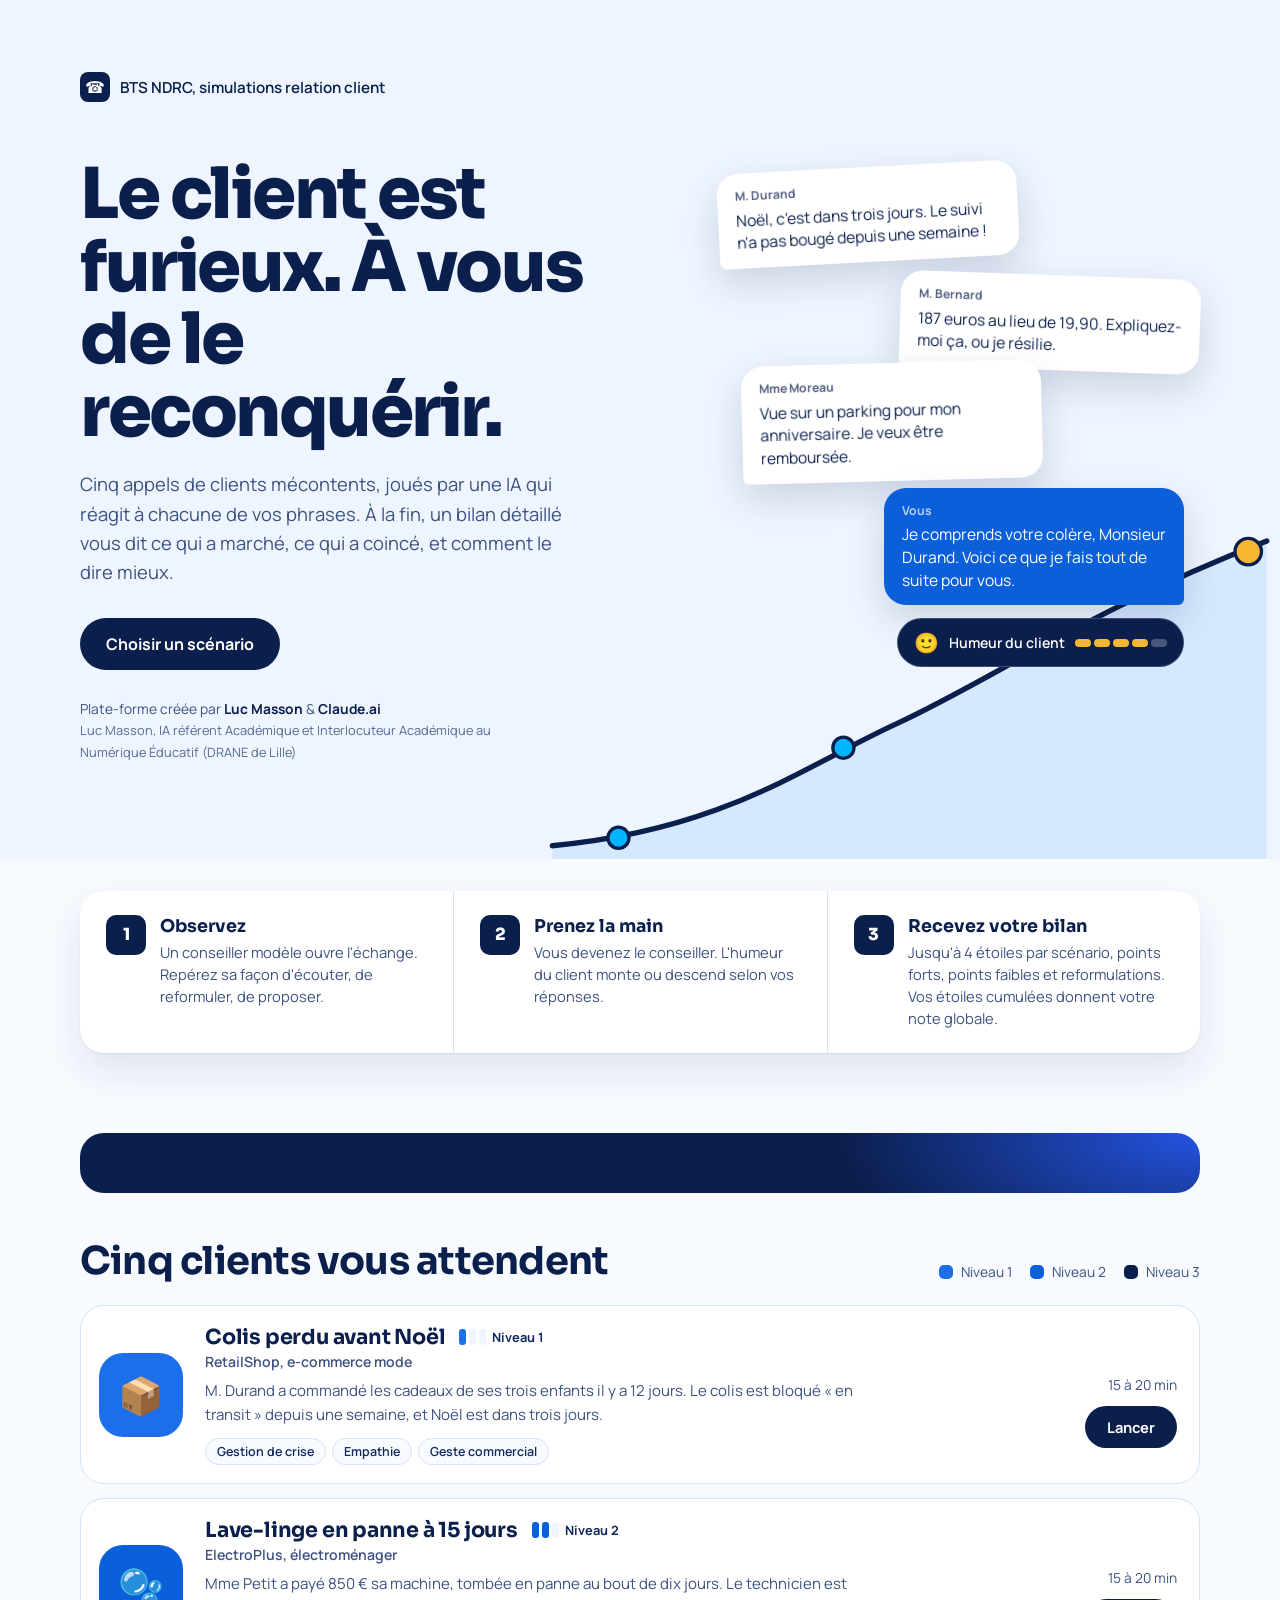
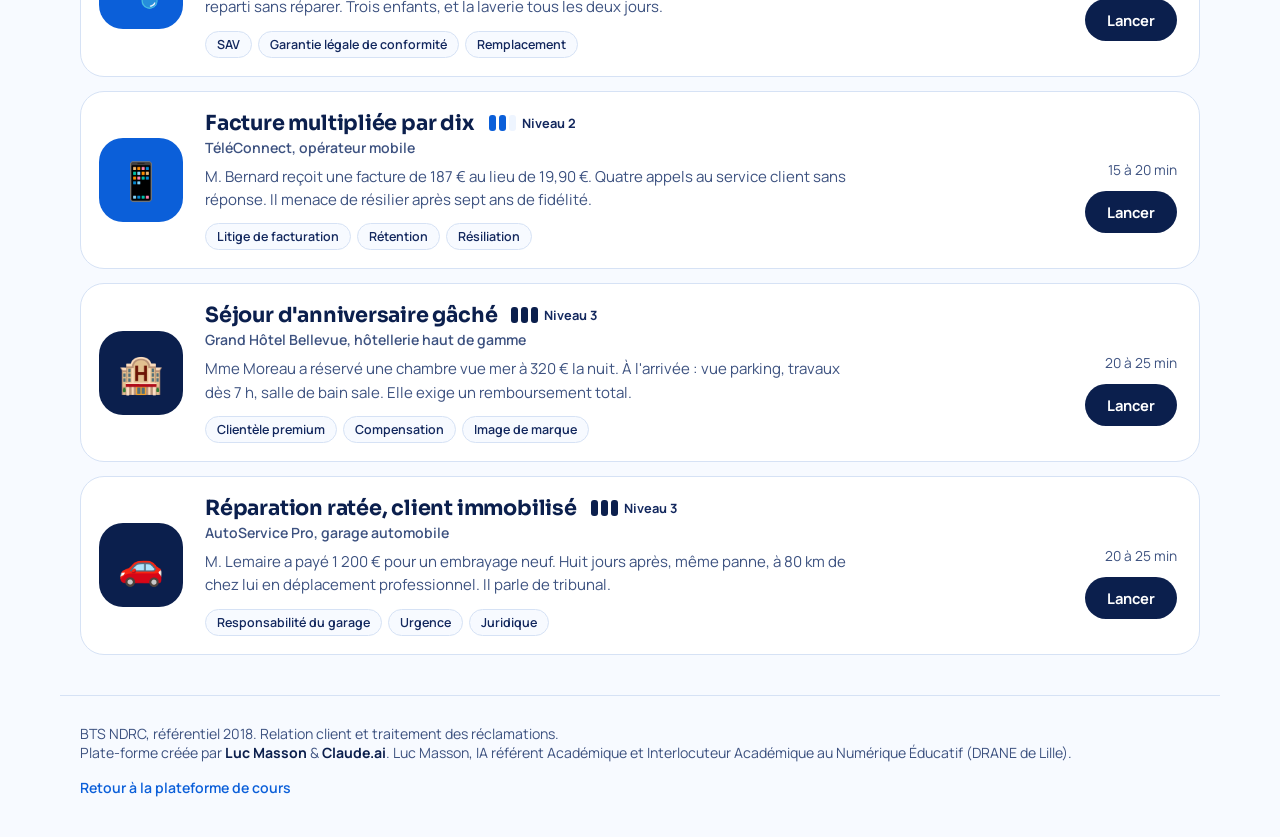
==== commit a0348718: "Passe la plateforme au visuel « Courbe de croissance » - charte : fond clair, bleu marine, cyan et o" ====
--- a/simulations/index.html
+++ b/simulations/index.html
@@ -6,7 +6,7 @@
 <title>Simulations relation client — BTS NDRC</title>
 <link rel="preconnect" href="https://fonts.googleapis.com">
 <link rel="preconnect" href="https://fonts.gstatic.com" crossorigin>
-<link href="https://fonts.googleapis.com/css2?family=Archivo:wdth,wght@62..125,500;62..125,700;62..125,800;62..125,900&family=Figtree:wght@400;500;600;700;800&display=swap" rel="stylesheet">
+<link href="https://fonts.googleapis.com/css2?family=Sora:wght@500;600;700;800&family=Manrope:wght@400;500;600;700;800&display=swap" rel="stylesheet">
 <style>
 :root{
   --abyss:#0A1A3F; --navy:#13265A; --cobalt:#2B5CFF; --azure:#4C7DFF;
@@ -156,16 +156,36 @@
   .scn,.cta{transition:none}
 }
 </style>
+<style>
+/* ═══ Charte « Courbe de croissance » ═══ */
+:root{--abyss:#0B1F4D;--navy:#13285E;--cobalt:#0B5FD9;--azure:#00B4FF;--sky:#B9C7E6;--ice:#EEF5FF;--mist:#F7FAFF;
+  --ink:#0B1F4D;--ink-2:#3D5280;--line:#D6E2F5;--signal:#00B4FF;--signal-2:#4CCBFF;
+  --display:"Sora",system-ui,sans-serif;--body:"Manrope",system-ui,sans-serif}
+.hero{background:var(--ice);color:var(--ink)}
+.hero::before{transform:none;top:auto;right:0;bottom:0;width:min(62vw,820px);height:40%;background:url("data:image/svg+xml,%3Csvg xmlns='http://www.w3.org/2000/svg' viewBox='0 0 560 260' preserveAspectRatio='xMaxYMax meet'%3E%3Cpath d='M10 250 C 140 238, 200 190, 270 158 S 420 70, 550 20 L 550 260 L 10 260 Z' fill='%23D6E8FF'/%3E%3Cpath d='M10 250 C 140 238, 200 190, 270 158 S 420 70, 550 20' fill='none' stroke='%230B1F4D' stroke-width='4' stroke-linecap='round'/%3E%3Ccircle cx='60' cy='244' r='8' fill='%2300B4FF' stroke='%230B1F4D' stroke-width='2.5'/%3E%3Ccircle cx='230' cy='176' r='8' fill='%2300B4FF' stroke='%230B1F4D' stroke-width='2.5'/%3E%3Ccircle cx='390' cy='100' r='8' fill='%2300B4FF' stroke='%230B1F4D' stroke-width='2.5'/%3E%3Ccircle cx='536' cy='28' r='10' fill='%23F7B731' stroke='%230B1F4D' stroke-width='2.5'/%3E%3C/svg%3E") right bottom/contain no-repeat}
+.hero::after{content:none}
+.hero h1{font-weight:800;font-stretch:normal;text-transform:none;letter-spacing:-.035em;font-size:clamp(2.4rem,5.6vw,4.4rem);line-height:1.03;color:var(--ink)}
+.hero p{color:var(--ink-2)}
+.brand{color:var(--ink)}
+.brand-dot{background:var(--abyss);color:#fff}
+.cta{background:var(--abyss);color:#fff}
+.cta:hover{background:#24396E}
+.hero .credit{color:var(--ink-2)}
+.hero .credit strong{color:var(--ink)}
+.bub{box-shadow:0 14px 36px rgba(11,31,77,.16)}
+.bub--a{background:var(--cobalt)}
+.mood-pill{background:var(--abyss);color:#fff}
+.mood-pill i span.on{background:#F7B731}
+.flow li::before{background:var(--abyss);color:#fff;font-family:var(--display)}
+.go{background:var(--abyss);color:#fff}
+.scn:hover{border-color:var(--cyan)}
+.pp-total strong{font-stretch:normal}
+@media (max-width:900px){.hero::before{width:100vw;height:30%;opacity:.5}}
+</style>
 </head>
 <body>
 
 <header class="hero">
-  <svg class="wm-target" viewBox="0 0 200 200" aria-hidden="true">
-    <g class="ring"><circle cx="100" cy="100" r="92" fill="none" stroke="#0A1A3F" stroke-width="5" stroke-dasharray="14 10"></circle></g>
-    <circle cx="100" cy="100" r="68" fill="none" stroke="#0A1A3F" stroke-width="5"></circle>
-    <circle cx="100" cy="100" r="44" fill="none" stroke="#0A1A3F" stroke-width="5"></circle>
-    <circle cx="100" cy="100" r="18" fill="#0A1A3F"></circle>
-  </svg>
   <div class="hero-inner">
     <div>
       <div class="brand"><span class="brand-dot" aria-hidden="true">☎</span>BTS NDRC, simulations relation client</div>
@@ -183,7 +203,6 @@
     </div>
   </div>
 </header>
-<div class="ticker" aria-hidden="true"><div class="ticker-track"><span><svg viewBox="0 0 24 24" aria-hidden="true"><path d="M12 1.5c.8 5.6 4.9 9.7 10.5 10.5-5.6.8-9.7 4.9-10.5 10.5C11.2 16.9 7.1 12.8 1.5 12 7.1 11.2 11.2 7.1 12 1.5z"></path></svg>Écoute active</span><span><svg viewBox="0 0 24 24" aria-hidden="true"><path d="M12 1.5c.8 5.6 4.9 9.7 10.5 10.5-5.6.8-9.7 4.9-10.5 10.5C11.2 16.9 7.1 12.8 1.5 12 7.1 11.2 11.2 7.1 12 1.5z"></path></svg>Reformulation</span><span><svg viewBox="0 0 24 24" aria-hidden="true"><path d="M12 1.5c.8 5.6 4.9 9.7 10.5 10.5-5.6.8-9.7 4.9-10.5 10.5C11.2 16.9 7.1 12.8 1.5 12 7.1 11.2 11.2 7.1 12 1.5z"></path></svg>Garantie légale de conformité</span><span><svg viewBox="0 0 24 24" aria-hidden="true"><path d="M12 1.5c.8 5.6 4.9 9.7 10.5 10.5-5.6.8-9.7 4.9-10.5 10.5C11.2 16.9 7.1 12.8 1.5 12 7.1 11.2 11.2 7.1 12 1.5z"></path></svg>Délai de remboursement</span><span><svg viewBox="0 0 24 24" aria-hidden="true"><path d="M12 1.5c.8 5.6 4.9 9.7 10.5 10.5-5.6.8-9.7 4.9-10.5 10.5C11.2 16.9 7.1 12.8 1.5 12 7.1 11.2 11.2 7.1 12 1.5z"></path></svg>Geste commercial</span><span><svg viewBox="0 0 24 24" aria-hidden="true"><path d="M12 1.5c.8 5.6 4.9 9.7 10.5 10.5-5.6.8-9.7 4.9-10.5 10.5C11.2 16.9 7.1 12.8 1.5 12 7.1 11.2 11.2 7.1 12 1.5z"></path></svg>Engagement de suivi</span><span><svg viewBox="0 0 24 24" aria-hidden="true"><path d="M12 1.5c.8 5.6 4.9 9.7 10.5 10.5-5.6.8-9.7 4.9-10.5 10.5C11.2 16.9 7.1 12.8 1.5 12 7.1 11.2 11.2 7.1 12 1.5z"></path></svg>Vocabulaire professionnel</span><span><svg viewBox="0 0 24 24" aria-hidden="true"><path d="M12 1.5c.8 5.6 4.9 9.7 10.5 10.5-5.6.8-9.7 4.9-10.5 10.5C11.2 16.9 7.1 12.8 1.5 12 7.1 11.2 11.2 7.1 12 1.5z"></path></svg>Fidélisation</span><span><svg viewBox="0 0 24 24" aria-hidden="true"><path d="M12 1.5c.8 5.6 4.9 9.7 10.5 10.5-5.6.8-9.7 4.9-10.5 10.5C11.2 16.9 7.1 12.8 1.5 12 7.1 11.2 11.2 7.1 12 1.5z"></path></svg>Écoute active</span><span><svg viewBox="0 0 24 24" aria-hidden="true"><path d="M12 1.5c.8 5.6 4.9 9.7 10.5 10.5-5.6.8-9.7 4.9-10.5 10.5C11.2 16.9 7.1 12.8 1.5 12 7.1 11.2 11.2 7.1 12 1.5z"></path></svg>Reformulation</span><span><svg viewBox="0 0 24 24" aria-hidden="true"><path d="M12 1.5c.8 5.6 4.9 9.7 10.5 10.5-5.6.8-9.7 4.9-10.5 10.5C11.2 16.9 7.1 12.8 1.5 12 7.1 11.2 11.2 7.1 12 1.5z"></path></svg>Garantie légale de conformité</span><span><svg viewBox="0 0 24 24" aria-hidden="true"><path d="M12 1.5c.8 5.6 4.9 9.7 10.5 10.5-5.6.8-9.7 4.9-10.5 10.5C11.2 16.9 7.1 12.8 1.5 12 7.1 11.2 11.2 7.1 12 1.5z"></path></svg>Délai de remboursement</span><span><svg viewBox="0 0 24 24" aria-hidden="true"><path d="M12 1.5c.8 5.6 4.9 9.7 10.5 10.5-5.6.8-9.7 4.9-10.5 10.5C11.2 16.9 7.1 12.8 1.5 12 7.1 11.2 11.2 7.1 12 1.5z"></path></svg>Geste commercial</span><span><svg viewBox="0 0 24 24" aria-hidden="true"><path d="M12 1.5c.8 5.6 4.9 9.7 10.5 10.5-5.6.8-9.7 4.9-10.5 10.5C11.2 16.9 7.1 12.8 1.5 12 7.1 11.2 11.2 7.1 12 1.5z"></path></svg>Engagement de suivi</span><span><svg viewBox="0 0 24 24" aria-hidden="true"><path d="M12 1.5c.8 5.6 4.9 9.7 10.5 10.5-5.6.8-9.7 4.9-10.5 10.5C11.2 16.9 7.1 12.8 1.5 12 7.1 11.2 11.2 7.1 12 1.5z"></path></svg>Vocabulaire professionnel</span><span><svg viewBox="0 0 24 24" aria-hidden="true"><path d="M12 1.5c.8 5.6 4.9 9.7 10.5 10.5-5.6.8-9.7 4.9-10.5 10.5C11.2 16.9 7.1 12.8 1.5 12 7.1 11.2 11.2 7.1 12 1.5z"></path></svg>Fidélisation</span></div></div>
 
 <section class="flow" aria-label="Déroulement d'une simulation">
   <ol>
@@ -199,14 +218,14 @@
   <div class="head">
     <h2>Cinq clients vous attendent</h2>
     <div class="legend" aria-label="Plus le bleu est profond, plus le scénario est difficile">
-      <span><i style="background:#4C7DFF"></i>Niveau 1</span>
-      <span><i style="background:#2B5CFF"></i>Niveau 2</span>
-      <span><i style="background:#0A1A3F"></i>Niveau 3</span>
+      <span><i style="background:#1C6FE8"></i>Niveau 1</span>
+      <span><i style="background:#0B5FD9"></i>Niveau 2</span>
+      <span><i style="background:#0B1F4D"></i>Niveau 3</span>
     </div>
   </div>
 
   <div class="list">
-    <a class="scn" href="chatbot-s1.html" style="--tone:#4C7DFF">
+    <a class="scn" href="chatbot-s1.html" style="--tone:#1C6FE8">
       <div class="scn-tile" aria-hidden="true">📦</div>
       <div>
         <div class="scn-top"><h3>Colis perdu avant Noël</h3><span class="lvl"><i><span class="on"></span><span></span><span></span></i>Niveau 1</span></div>
@@ -217,7 +236,7 @@
       <div class="scn-side"><span class="scn-stars" aria-hidden="true"></span><span class="scn-time">15 à 20 min</span><span class="go">Lancer</span></div>
     </a>
 
-    <a class="scn" href="chatbot-s2.html" style="--tone:#2B5CFF">
+    <a class="scn" href="chatbot-s2.html" style="--tone:#0B5FD9">
       <div class="scn-tile" aria-hidden="true">🫧</div>
       <div>
         <div class="scn-top"><h3>Lave-linge en panne à 15 jours</h3><span class="lvl"><i><span class="on"></span><span class="on"></span><span></span></i>Niveau 2</span></div>
@@ -228,7 +247,7 @@
       <div class="scn-side"><span class="scn-stars" aria-hidden="true"></span><span class="scn-time">15 à 20 min</span><span class="go">Lancer</span></div>
     </a>
 
-    <a class="scn" href="chatbot-s3.html" style="--tone:#2B5CFF">
+    <a class="scn" href="chatbot-s3.html" style="--tone:#0B5FD9">
       <div class="scn-tile" aria-hidden="true">📱</div>
       <div>
         <div class="scn-top"><h3>Facture multipliée par dix</h3><span class="lvl"><i><span class="on"></span><span class="on"></span><span></span></i>Niveau 2</span></div>
@@ -239,7 +258,7 @@
       <div class="scn-side"><span class="scn-stars" aria-hidden="true"></span><span class="scn-time">15 à 20 min</span><span class="go">Lancer</span></div>
     </a>
 
-    <a class="scn" href="chatbot-s4.html" style="--tone:#0A1A3F">
+    <a class="scn" href="chatbot-s4.html" style="--tone:#0B1F4D">
       <div class="scn-tile" aria-hidden="true">🏨</div>
       <div>
         <div class="scn-top"><h3>Séjour d'anniversaire gâché</h3><span class="lvl"><i><span class="on"></span><span class="on"></span><span class="on"></span></i>Niveau 3</span></div>
@@ -250,7 +269,7 @@
       <div class="scn-side"><span class="scn-stars" aria-hidden="true"></span><span class="scn-time">20 à 25 min</span><span class="go">Lancer</span></div>
     </a>
 
-    <a class="scn" href="chatbot-s5.html" style="--tone:#0A1A3F">
+    <a class="scn" href="chatbot-s5.html" style="--tone:#0B1F4D">
       <div class="scn-tile" aria-hidden="true">🚗</div>
       <div>
         <div class="scn-top"><h3>Réparation ratée, client immobilisé</h3><span class="lvl"><i><span class="on"></span><span class="on"></span><span class="on"></span></i>Niveau 3</span></div>
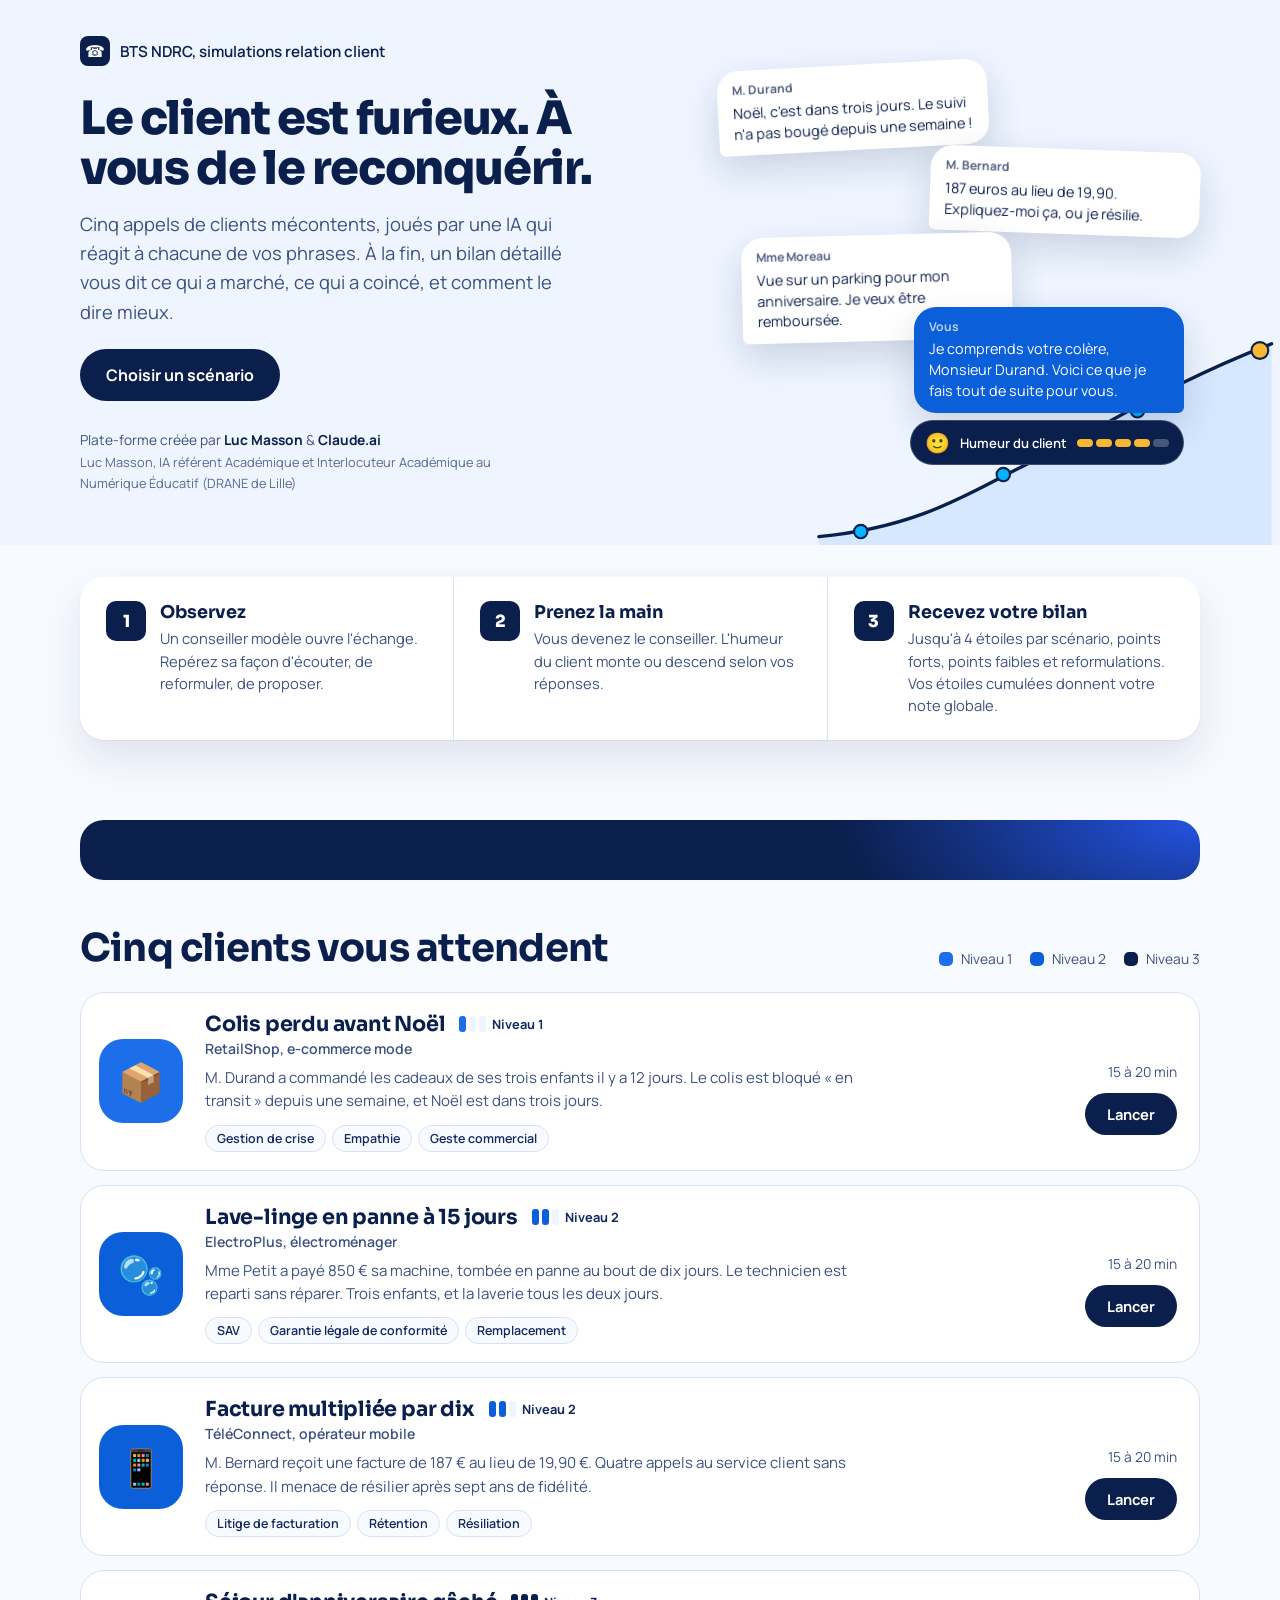
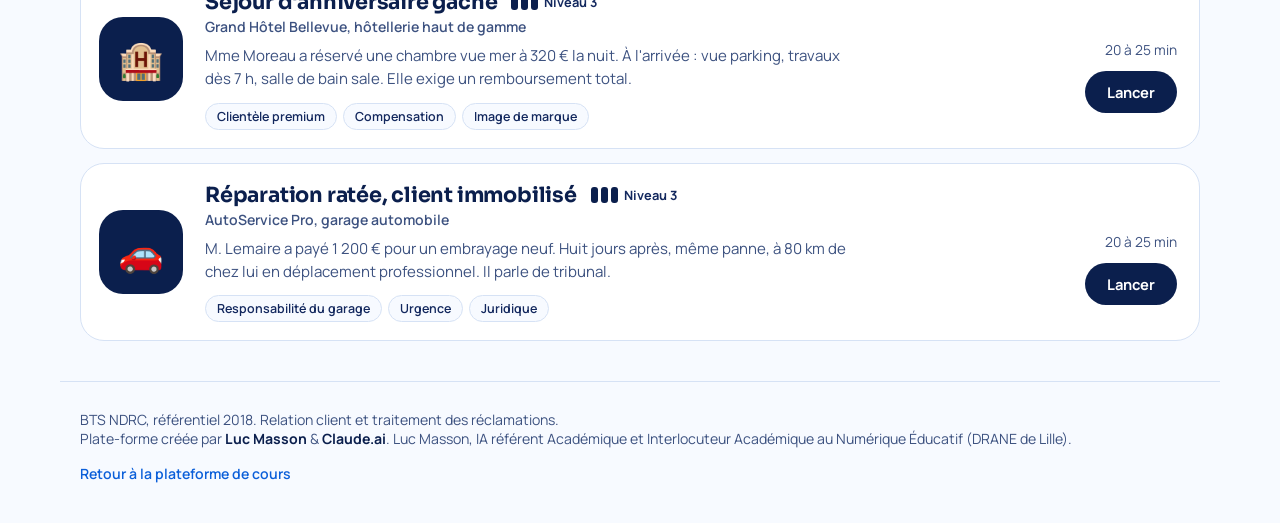
==== commit 020b78e6: "Réduit la hauteur des bandeaux de l'accueil et de la page des simulations Co-Authored-By: Claude Opu" ====
--- a/simulations/index.html
+++ b/simulations/index.html
@@ -164,7 +164,14 @@
 .hero{background:var(--ice);color:var(--ink)}
 .hero::before{transform:none;top:auto;right:0;bottom:0;width:min(62vw,820px);height:40%;background:url("data:image/svg+xml,%3Csvg xmlns='http://www.w3.org/2000/svg' viewBox='0 0 560 260' preserveAspectRatio='xMaxYMax meet'%3E%3Cpath d='M10 250 C 140 238, 200 190, 270 158 S 420 70, 550 20 L 550 260 L 10 260 Z' fill='%23D6E8FF'/%3E%3Cpath d='M10 250 C 140 238, 200 190, 270 158 S 420 70, 550 20' fill='none' stroke='%230B1F4D' stroke-width='4' stroke-linecap='round'/%3E%3Ccircle cx='60' cy='244' r='8' fill='%2300B4FF' stroke='%230B1F4D' stroke-width='2.5'/%3E%3Ccircle cx='230' cy='176' r='8' fill='%2300B4FF' stroke='%230B1F4D' stroke-width='2.5'/%3E%3Ccircle cx='390' cy='100' r='8' fill='%2300B4FF' stroke='%230B1F4D' stroke-width='2.5'/%3E%3Ccircle cx='536' cy='28' r='10' fill='%23F7B731' stroke='%230B1F4D' stroke-width='2.5'/%3E%3C/svg%3E") right bottom/contain no-repeat}
 .hero::after{content:none}
-.hero h1{font-weight:800;font-stretch:normal;text-transform:none;letter-spacing:-.035em;font-size:clamp(2.4rem,5.6vw,4.4rem);line-height:1.03;color:var(--ink)}
+.hero h1{font-weight:800;font-stretch:normal;text-transform:none;letter-spacing:-.03em;font-size:clamp(1.9rem,3.6vw,3rem);line-height:1.08;color:var(--ink)}
+.hero-inner{padding-top:clamp(20px,3vw,36px);padding-bottom:clamp(32px,4vw,52px);align-items:center}
+.brand{margin-bottom:clamp(16px,2.5vw,28px)}
+.hero p{margin:16px 0 22px}
+.collage{height:400px}
+.bub{font-size:.9rem;padding:11px 15px;max-width:270px}
+.b1{top:0}.b2{top:84px}.b3{top:170px}.b4{bottom:52px;top:auto}
+.mood-pill{padding:8px 14px;font-size:.82rem}
 .hero p{color:var(--ink-2)}
 .brand{color:var(--ink)}
 .brand-dot{background:var(--abyss);color:#fff}
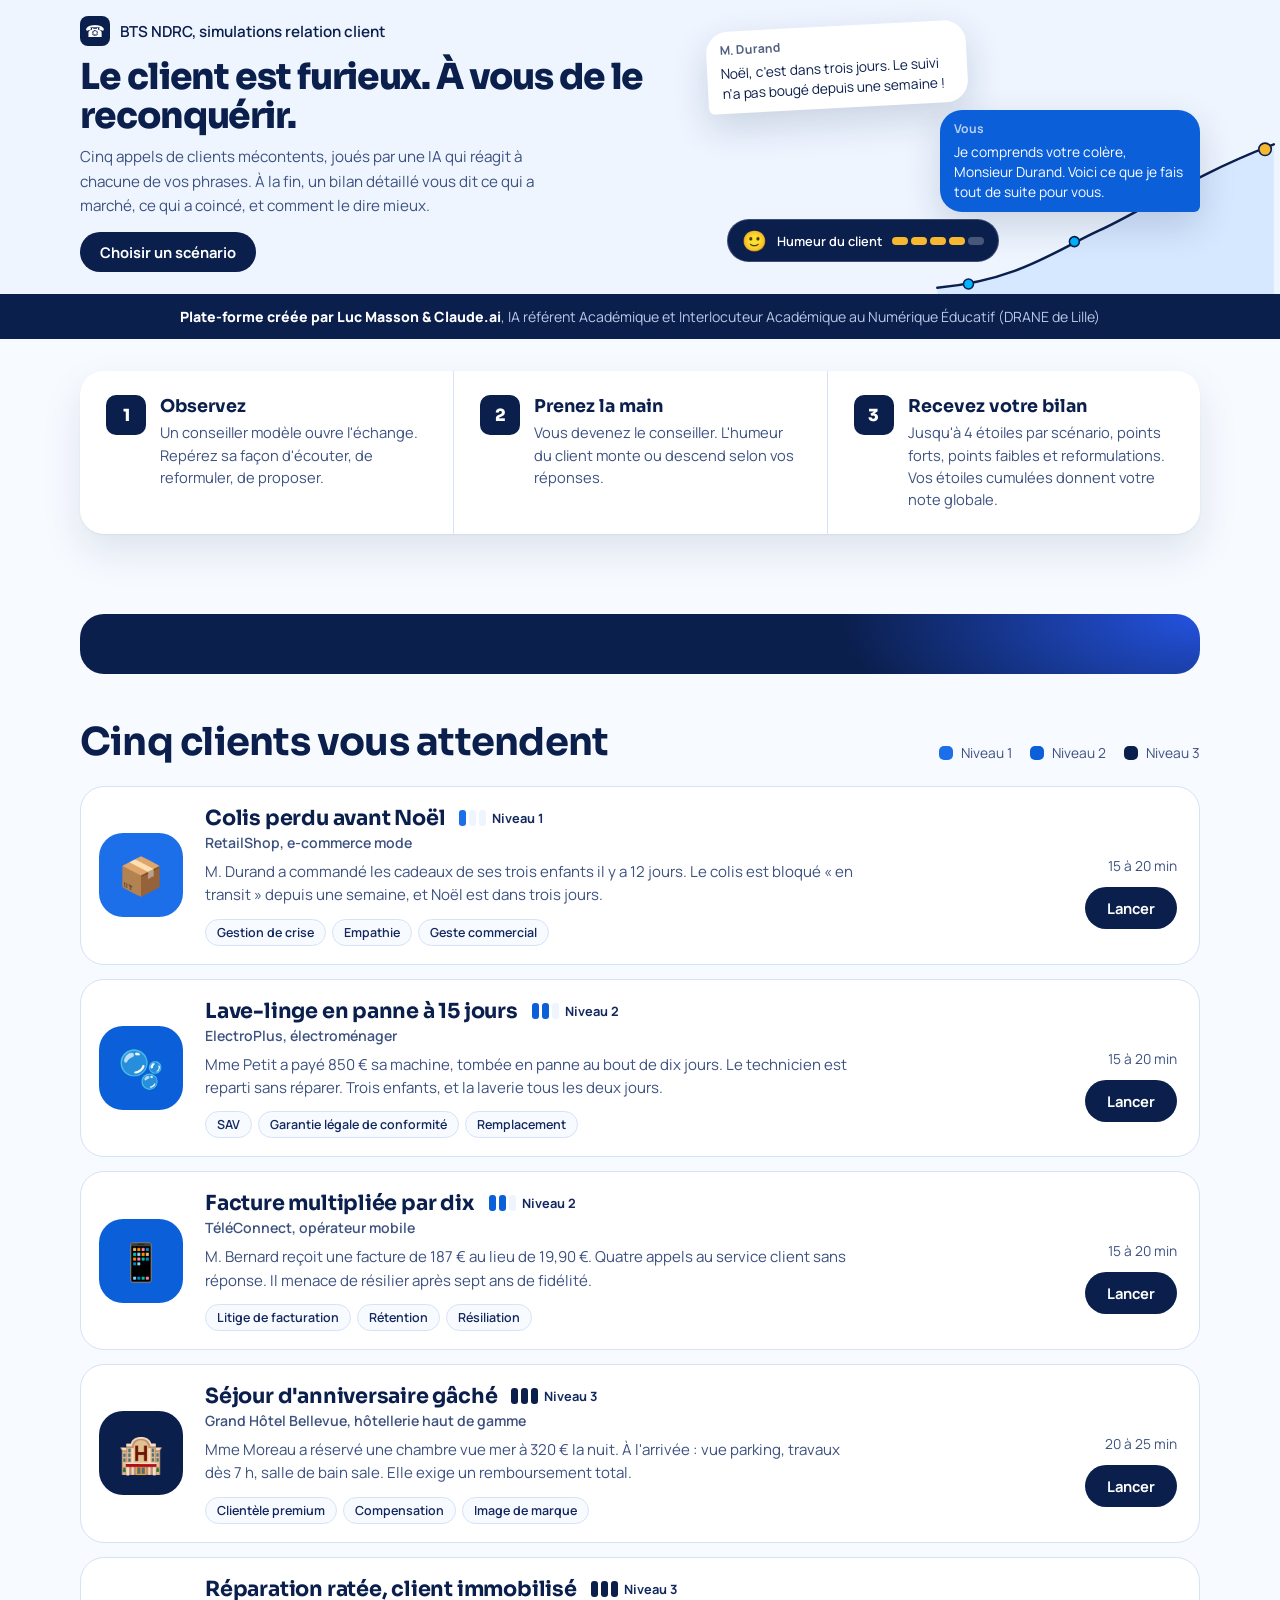
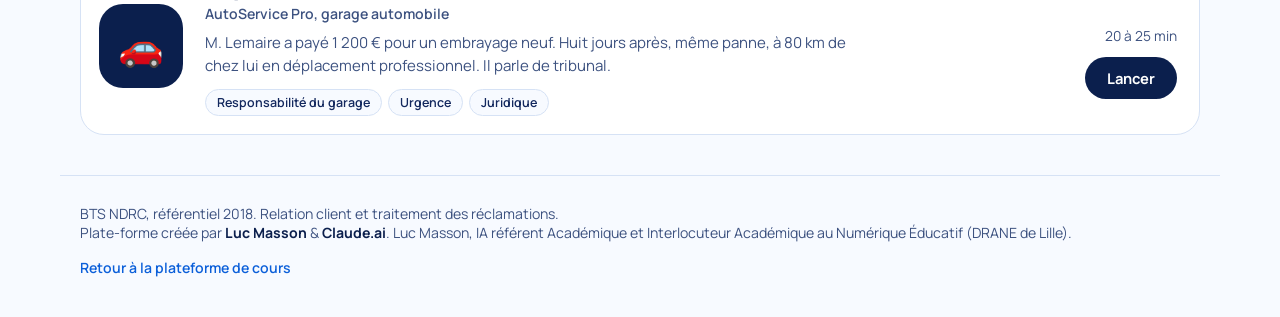
==== commit d201668b: "Limite les bandeaux à 8 cm de haut (environ 300 px) - accueil : titre, texte et courbe resserrés ; c" ====
--- a/simulations/index.html
+++ b/simulations/index.html
@@ -168,10 +168,21 @@
 .hero-inner{padding-top:clamp(20px,3vw,36px);padding-bottom:clamp(32px,4vw,52px);align-items:center}
 .brand{margin-bottom:clamp(16px,2.5vw,28px)}
 .hero p{margin:16px 0 22px}
-.collage{height:400px}
-.bub{font-size:.9rem;padding:11px 15px;max-width:270px}
-.b1{top:0}.b2{top:84px}.b3{top:170px}.b4{bottom:52px;top:auto}
-.mood-pill{padding:8px 14px;font-size:.82rem}
+/* Bandeau limité à 8 cm de haut (environ 300 px) */
+.hero h1{font-size:clamp(1.6rem,2.8vw,2.4rem)}
+.hero-inner{padding-top:16px;padding-bottom:22px;gap:24px}
+.brand{margin-bottom:12px}
+.hero p{margin:10px 0 14px;font-size:.95rem;max-width:52ch}
+.cta{padding:10px 20px;font-size:.92rem}
+.collage{height:236px}
+.bub{font-size:.86rem;padding:10px 14px;max-width:260px}
+.b1{top:0;left:0}.b2,.b3{display:none}.b4{top:84px;bottom:auto;right:0}
+.mood-pill{bottom:0;left:20px;right:auto;padding:7px 14px;font-size:.8rem}
+.hero::before{height:55%}
+.credit-strip{background:var(--abyss);color:#fff;padding:12px 20px;font-size:.88rem;line-height:1.5;text-align:center}
+.credit-strip strong{font-weight:800}
+.credit-strip span{color:#B9C7E6}
+@media (max-width:900px){.collage{display:none}.hero h1{font-size:1.55rem}.hero p{font-size:.86rem;margin:6px 0 12px}.hero-inner{padding-top:12px;padding-bottom:16px}.brand{font-size:.85rem;margin-bottom:8px}}
 .hero p{color:var(--ink-2)}
 .brand{color:var(--ink)}
 .brand-dot{background:var(--abyss);color:#fff}
@@ -199,7 +210,6 @@
       <h1>Le client est furieux. À vous de le reconquérir.</h1>
       <p>Cinq appels de clients mécontents, joués par une IA qui réagit à chacune de vos phrases. À la fin, un bilan détaillé vous dit ce qui a marché, ce qui a coincé, et comment le dire mieux.</p>
       <a class="cta" href="#scenarios">Choisir un scénario</a>
-      <p class="credit">Plate-forme créée par <strong>Luc Masson</strong> &amp; <strong>Claude.ai</strong><br><span>Luc Masson, IA référent Académique et Interlocuteur Académique au Numérique Éducatif (DRANE de Lille)</span></p>
     </div>
     <div class="collage" aria-hidden="true">
       <div class="bub bub--c b1"><small>M. Durand</small>Noël, c'est dans trois jours. Le suivi n'a pas bougé depuis une semaine !</div>
@@ -210,6 +220,7 @@
     </div>
   </div>
 </header>
+<div class="credit-strip"><strong>Plate-forme créée par Luc Masson &amp; Claude.ai</strong><span>, IA référent Académique et Interlocuteur Académique au Numérique Éducatif (DRANE de Lille)</span></div>
 
 <section class="flow" aria-label="Déroulement d'une simulation">
   <ol>
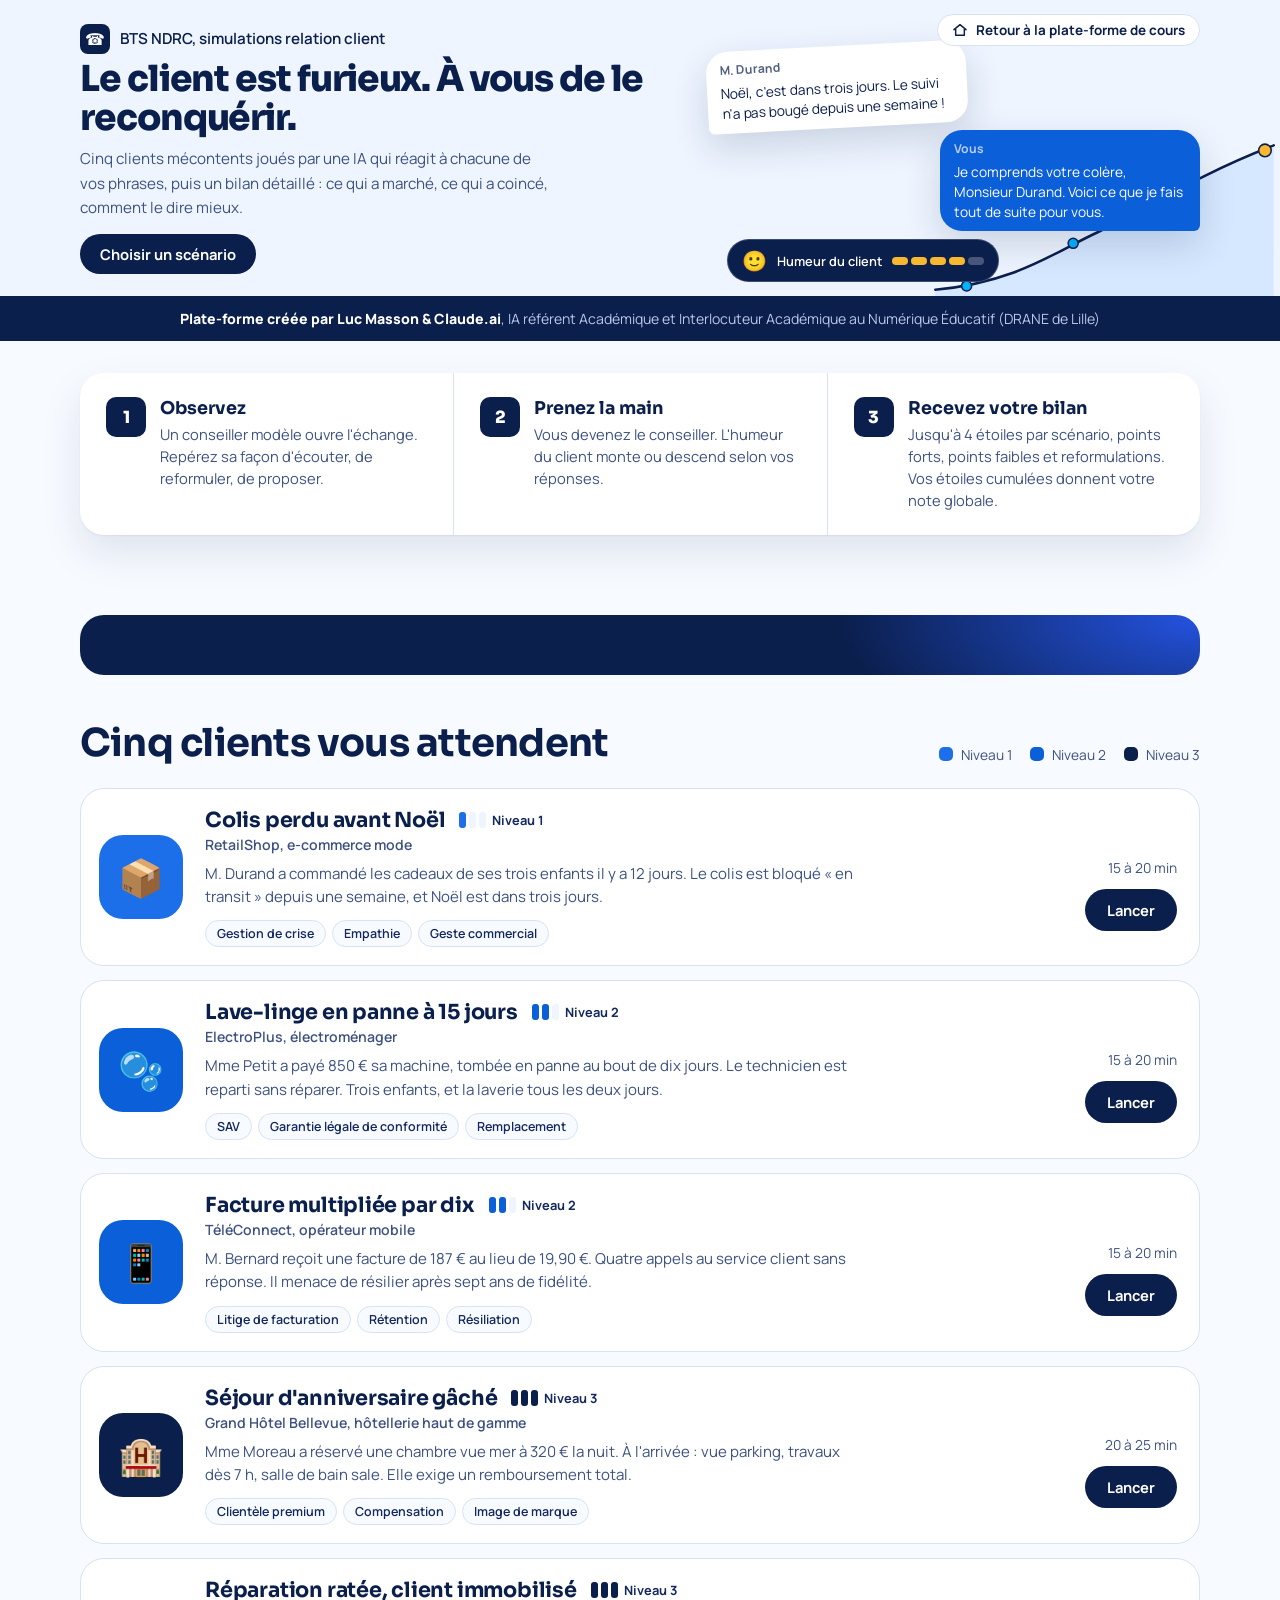
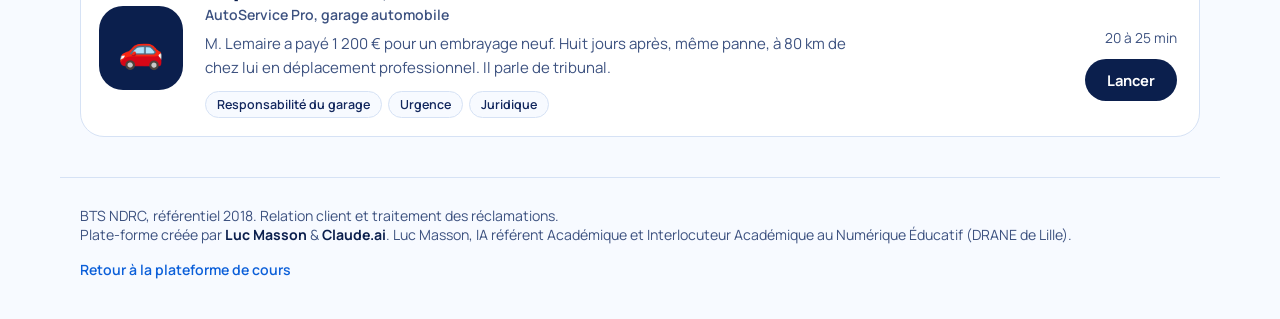
==== commit 03816443: "Ajoute un bouton de retour vers la plate-forme de cours dans le simulateur - page des scénarios : bo" ====
--- a/simulations/index.html
+++ b/simulations/index.html
@@ -168,6 +168,15 @@
 .hero-inner{padding-top:clamp(20px,3vw,36px);padding-bottom:clamp(32px,4vw,52px);align-items:center}
 .brand{margin-bottom:clamp(16px,2.5vw,28px)}
 .hero p{margin:16px 0 22px}
+.hero-top{display:flex;align-items:center;justify-content:space-between;gap:8px 20px;flex-wrap:wrap;margin-bottom:6px}
+.hero-top .brand{margin-bottom:0}
+.hero-inner{position:relative}
+.home-btn{position:absolute!important;top:14px;right:20px}
+.collage{margin-top:30px}
+.hero-inner{padding-bottom:14px!important}
+@media (max-width:900px){.home-btn{position:relative!important;top:auto;right:auto}.collage{margin-top:0}}
+.home-btn{display:inline-flex;align-items:center;gap:8px;background:#fff;color:var(--abyss);border:1.5px solid var(--line);font-weight:700;font-size:.84rem;text-decoration:none;padding:6px 14px;border-radius:999px;position:relative;z-index:2}
+.home-btn:hover{border-color:var(--abyss)}
 /* Bandeau limité à 8 cm de haut (environ 300 px) */
 .hero h1{font-size:clamp(1.6rem,2.8vw,2.4rem)}
 .hero-inner{padding-top:16px;padding-bottom:22px;gap:24px}
@@ -206,9 +215,12 @@
 <header class="hero">
   <div class="hero-inner">
     <div>
-      <div class="brand"><span class="brand-dot" aria-hidden="true">☎</span>BTS NDRC, simulations relation client</div>
+      <div class="hero-top">
+        <div class="brand"><span class="brand-dot" aria-hidden="true">☎</span>BTS NDRC, simulations relation client</div>
+        <a class="home-btn" href="../index.html"><svg width="16" height="16" viewBox="0 0 24 24" aria-hidden="true"><path d="M3 11.5 12 4l9 7.5M5.5 9.5V20h13V9.5" fill="none" stroke="currentColor" stroke-width="2.2" stroke-linecap="round" stroke-linejoin="round"></path></svg>Retour à la plate-forme de cours</a>
+      </div>
       <h1>Le client est furieux. À vous de le reconquérir.</h1>
-      <p>Cinq appels de clients mécontents, joués par une IA qui réagit à chacune de vos phrases. À la fin, un bilan détaillé vous dit ce qui a marché, ce qui a coincé, et comment le dire mieux.</p>
+      <p>Cinq clients mécontents joués par une IA qui réagit à chacune de vos phrases, puis un bilan détaillé : ce qui a marché, ce qui a coincé, comment le dire mieux.</p>
       <a class="cta" href="#scenarios">Choisir un scénario</a>
     </div>
     <div class="collage" aria-hidden="true">
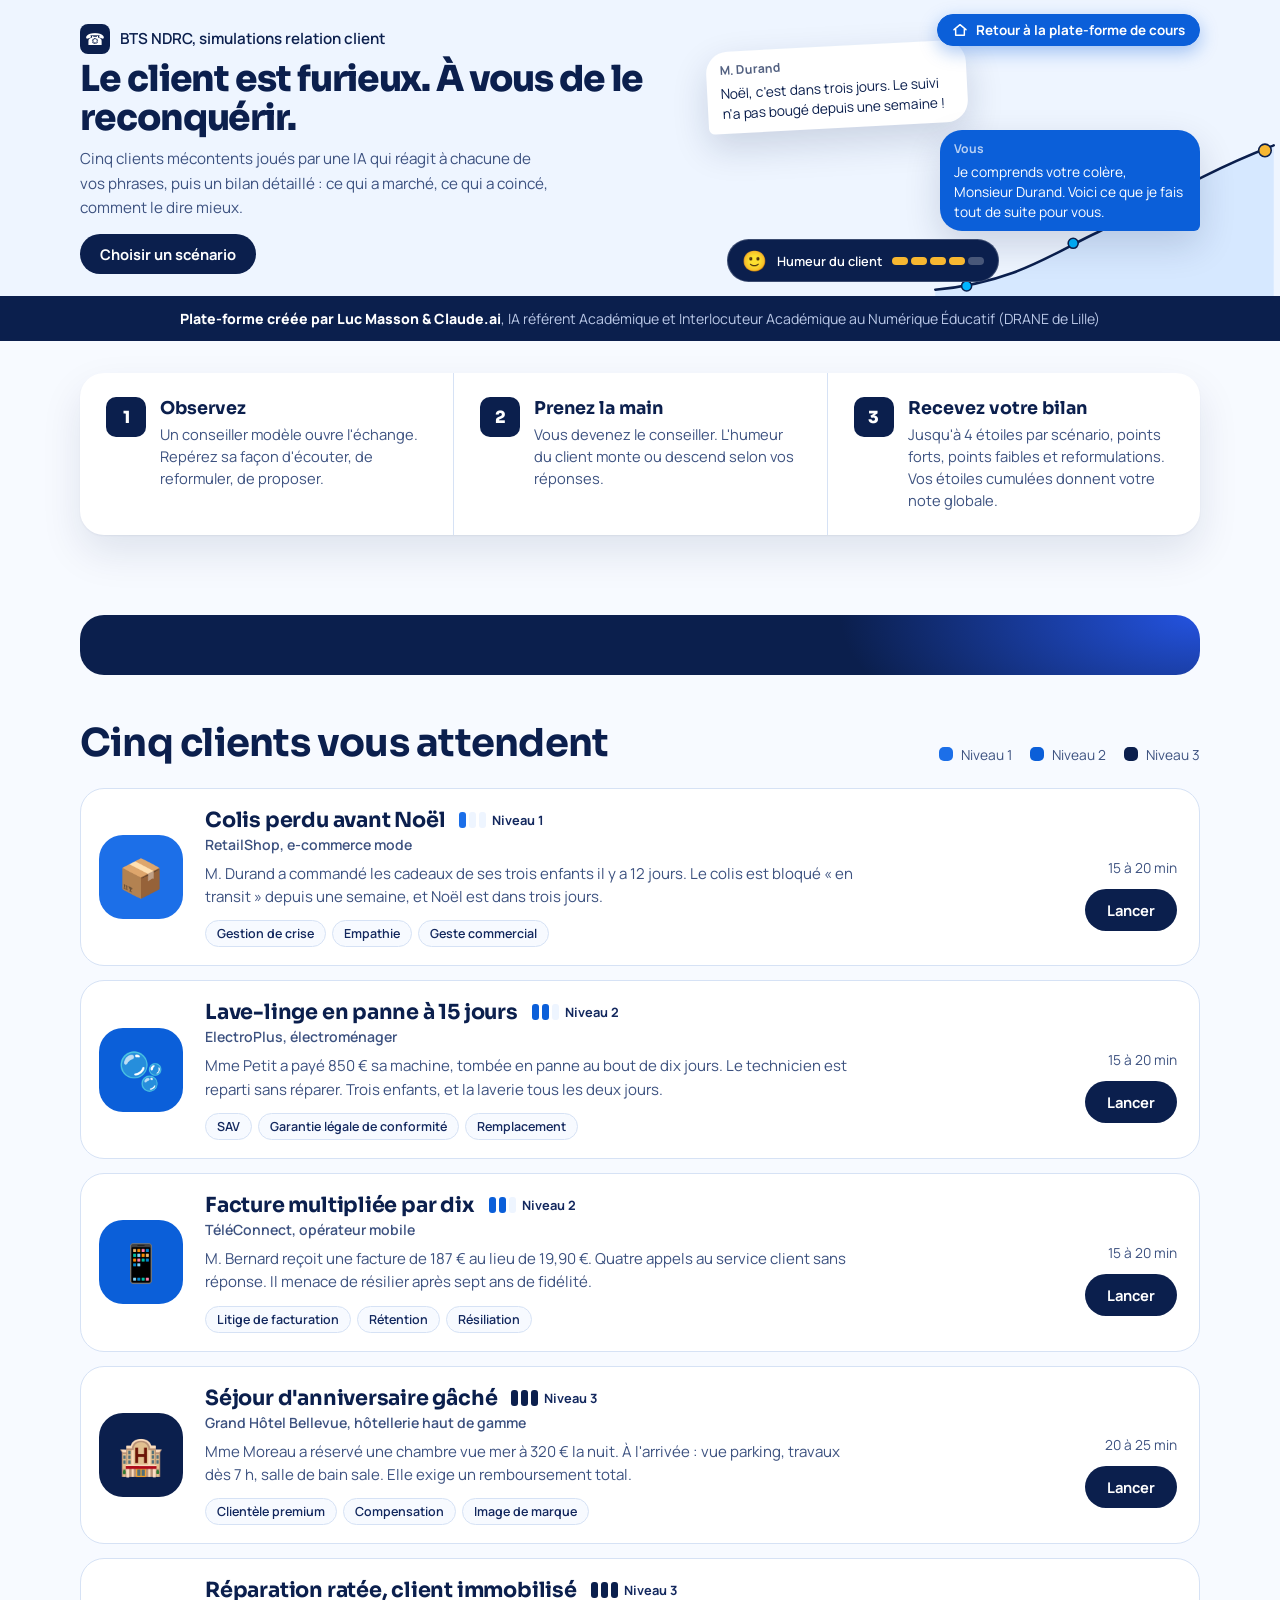
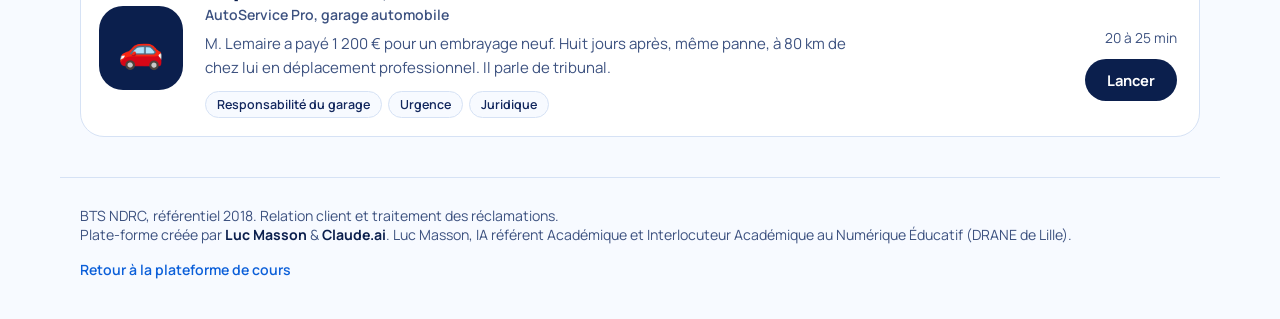
==== commit 893b4905: "Met le bouton de retour vers la plate-forme sur fond bleu, texte blanc Co-Authored-By: Claude Opus 5" ====
--- a/simulations/index.html
+++ b/simulations/index.html
@@ -175,8 +175,8 @@
 .collage{margin-top:30px}
 .hero-inner{padding-bottom:14px!important}
 @media (max-width:900px){.home-btn{position:relative!important;top:auto;right:auto}.collage{margin-top:0}}
-.home-btn{display:inline-flex;align-items:center;gap:8px;background:#fff;color:var(--abyss);border:1.5px solid var(--line);font-weight:700;font-size:.84rem;text-decoration:none;padding:6px 14px;border-radius:999px;position:relative;z-index:2}
-.home-btn:hover{border-color:var(--abyss)}
+.home-btn{display:inline-flex;align-items:center;gap:8px;background:#0B5FD9;color:#fff;border:1.5px solid #0B5FD9;box-shadow:0 6px 18px rgba(11,95,217,.35);font-weight:700;font-size:.84rem;text-decoration:none;padding:6px 14px;border-radius:999px;position:relative;z-index:2}
+.home-btn:hover{background:var(--abyss);border-color:var(--abyss)}
 /* Bandeau limité à 8 cm de haut (environ 300 px) */
 .hero h1{font-size:clamp(1.6rem,2.8vw,2.4rem)}
 .hero-inner{padding-top:16px;padding-bottom:22px;gap:24px}
